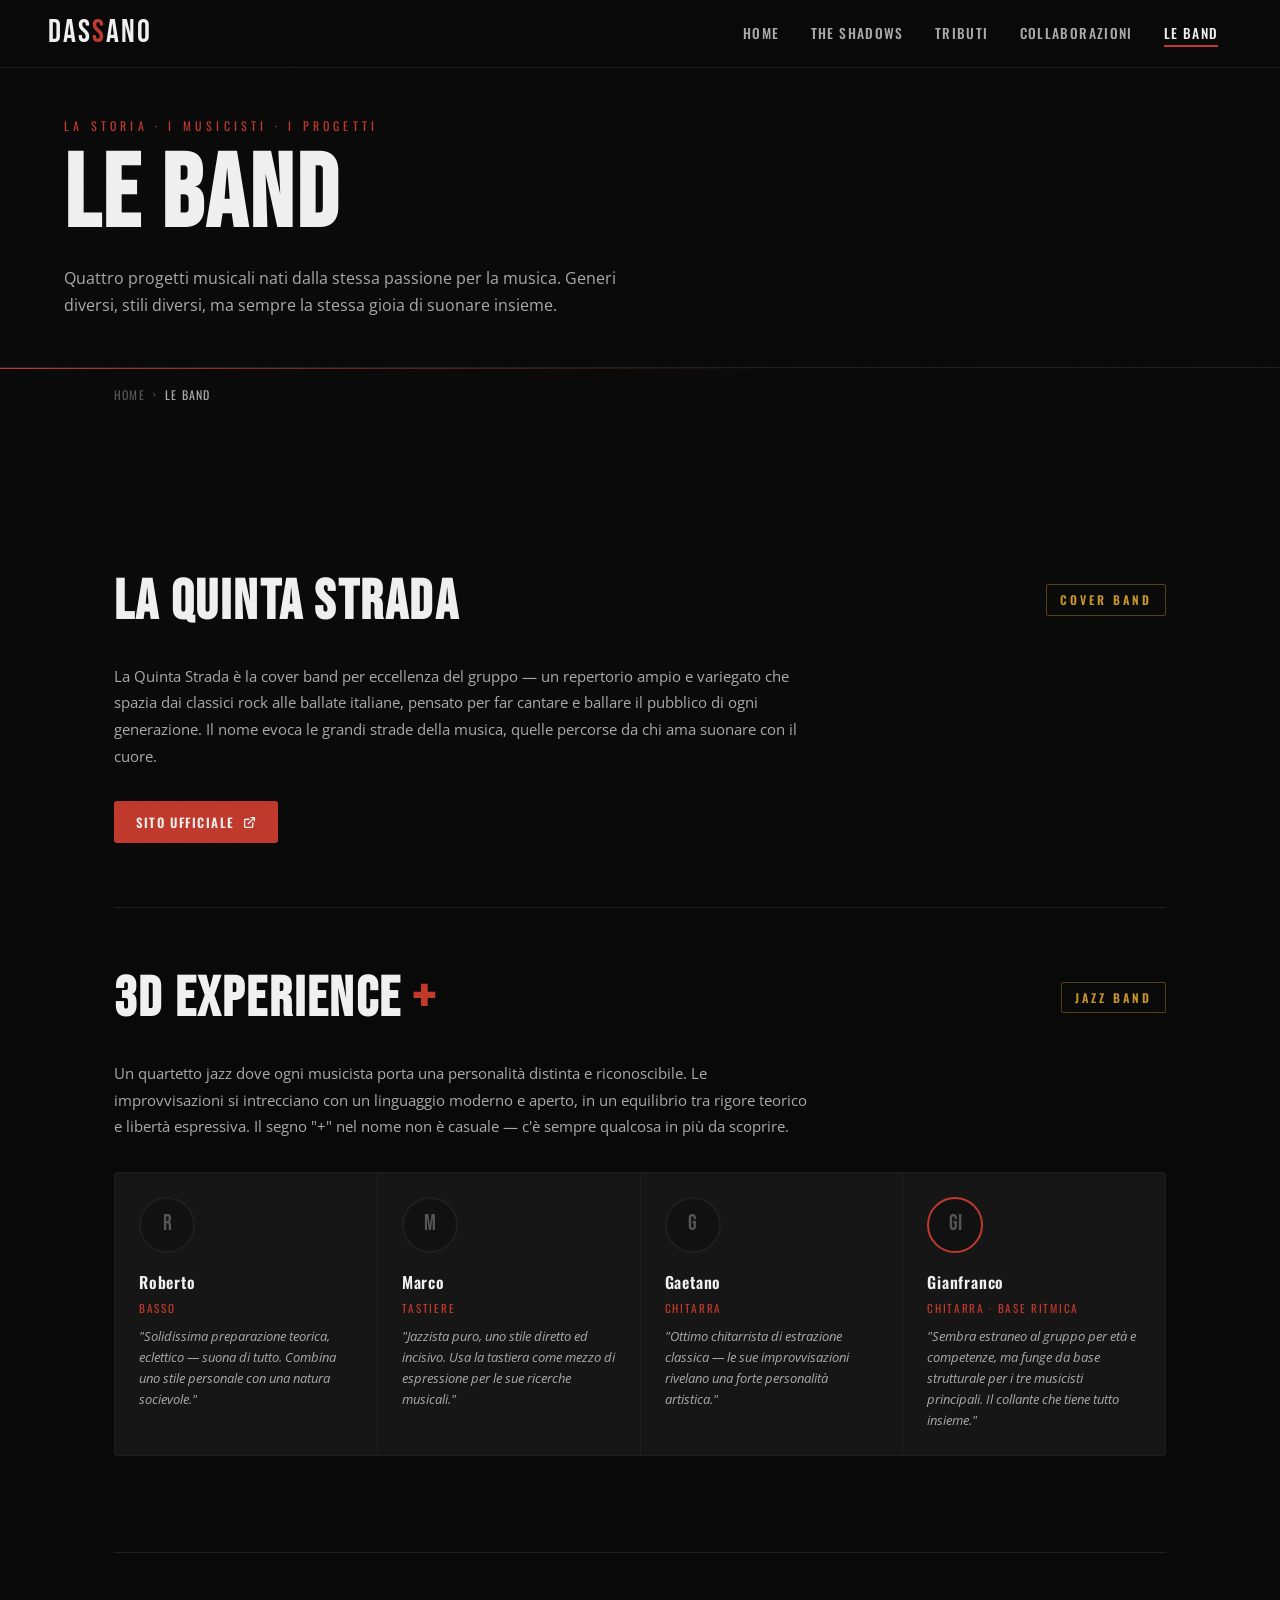
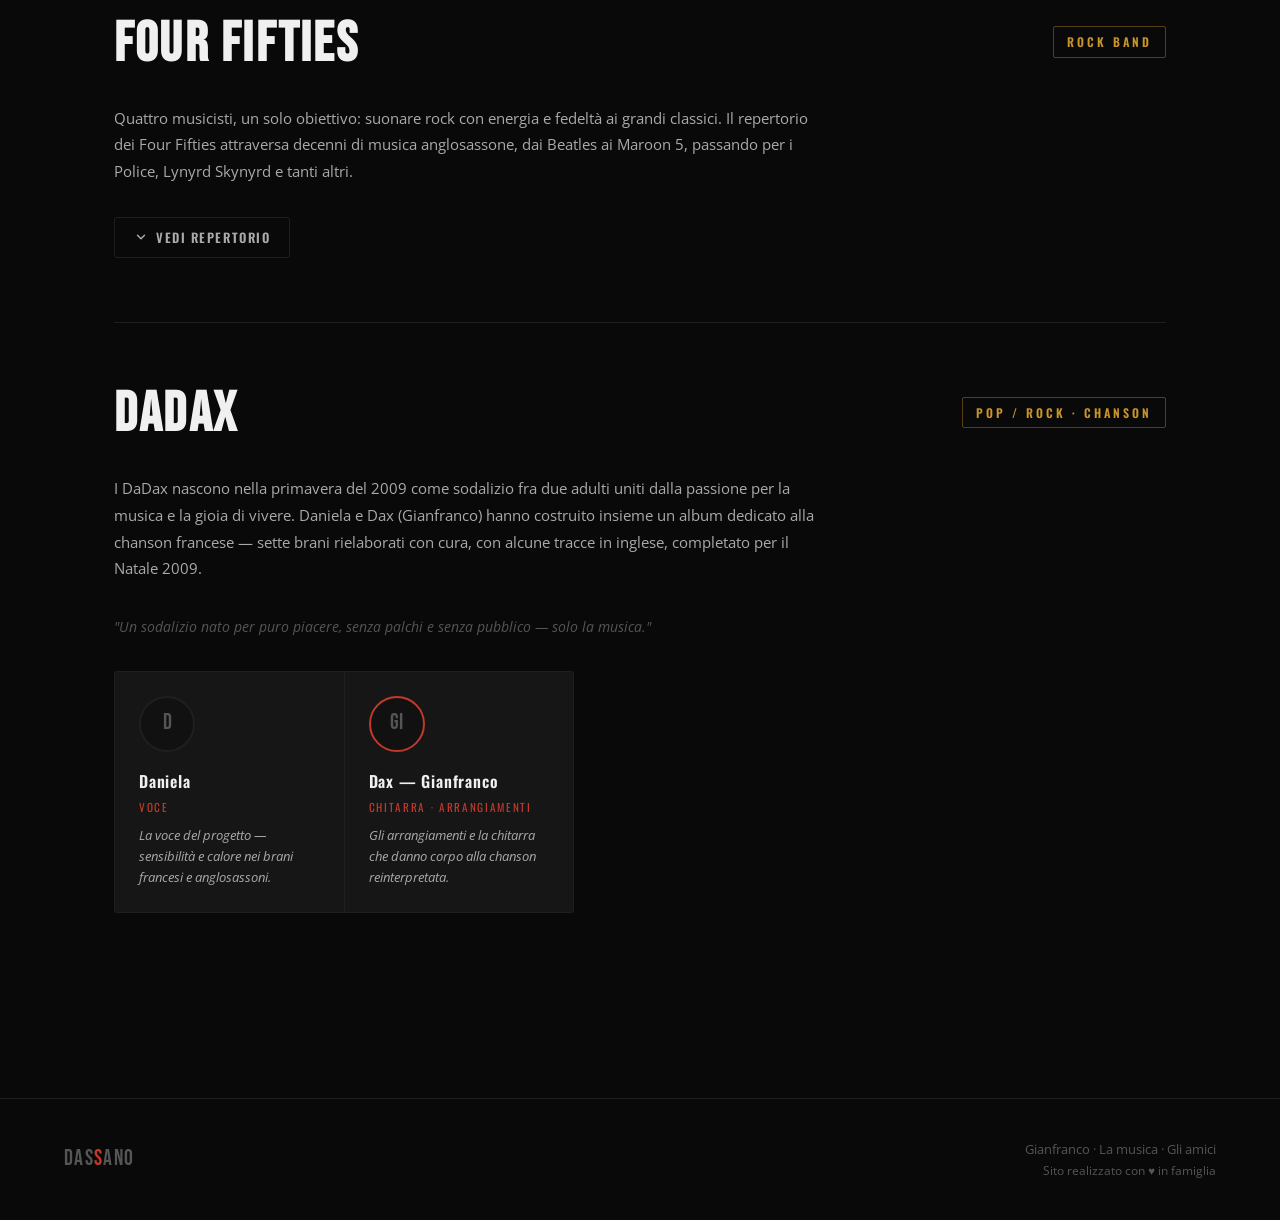
==== bande.html @ d3ee8914 "Initial release: modern rock-themed site for Dassano.it Complete redesign with dark rock aesthetic, " ====
<!DOCTYPE html>
<html lang="it">
<head>
  <meta charset="UTF-8" />
  <meta name="viewport" content="width=device-width, initial-scale=1.0" />
  <meta name="description" content="Le Band di Gianfranco — La Quinta Strada, 3D Experience+, Four Fifties, DaDax." />
  <title>Le Band — Dassano</title>
  <link rel="stylesheet" href="css/style.css" />
</head>
<body>

  <!-- NAVBAR -->
  <nav class="navbar">
    <a href="index.html" class="nav-logo">Das<span>s</span>ano</a>
    <ul class="nav-links">
      <li><a href="index.html">Home</a></li>
      <li><a href="shadows.html">The Shadows</a></li>
      <li><a href="tributi.html">Tributi</a></li>
      <li><a href="collaborazioni.html">Collaborazioni</a></li>
      <li><a href="bande.html">Le Band</a></li>
    </ul>
    <button class="nav-burger" aria-label="Menu">
      <span></span><span></span><span></span>
    </button>
  </nav>
  <nav class="nav-mobile">
    <a href="index.html">Home</a>
    <a href="shadows.html">The Shadows</a>
    <a href="tributi.html">Tributi</a>
    <a href="collaborazioni.html">Collaborazioni</a>
    <a href="bande.html">Le Band</a>
  </nav>

  <!-- PAGE HERO -->
  <header class="page-hero">
    <p class="page-hero-eyebrow">La storia &middot; I musicisti &middot; I progetti</p>
    <h1 class="page-hero-title">Le Band</h1>
    <p class="page-hero-desc">
      Quattro progetti musicali nati dalla stessa passione per la musica. Generi diversi, stili diversi, ma sempre la stessa gioia di suonare insieme.
    </p>
  </header>
  <hr class="hr-accent" />

  <!-- BREADCRUMB -->
  <div class="breadcrumb">
    <a href="index.html">Home</a>
    <span class="sep">›</span>
    <span class="current">Le Band</span>
  </div>

  <main>
    <div class="section">

      <!-- ══════════════════════════════════════════
           BAND 1: LA QUINTA STRADA
      ══════════════════════════════════════════ -->
      <div class="band-section" id="quinta-strada">
        <div class="band-header">
          <div>
            <h2 class="band-name">La Quinta Strada</h2>
          </div>
          <span class="band-genre">Cover Band</span>
        </div>
        <p class="band-desc">
          La Quinta Strada è la cover band per eccellenza del gruppo — un repertorio ampio e variegato che spazia dai classici rock alle ballate italiane, pensato per far cantare e ballare il pubblico di ogni generazione. Il nome evoca le grandi strade della musica, quelle percorse da chi ama suonare con il cuore.
        </p>
        <a href="http://www.laquintastrada.it" target="_blank" rel="noopener noreferrer" class="btn-external">
          Sito ufficiale
          <svg width="13" height="13" viewBox="0 0 24 24" fill="none" stroke="currentColor" stroke-width="2.5" stroke-linecap="round" stroke-linejoin="round">
            <path d="M18 13v6a2 2 0 0 1-2 2H5a2 2 0 0 1-2-2V8a2 2 0 0 1 2-2h6"/>
            <polyline points="15 3 21 3 21 9"/><line x1="10" y1="14" x2="21" y2="3"/>
          </svg>
        </a>
      </div>

      <!-- ══════════════════════════════════════════
           BAND 2: 3D EXPERIENCE +
      ══════════════════════════════════════════ -->
      <div class="band-section" id="3d-experience">
        <div class="band-header">
          <div>
            <h2 class="band-name">3D Experience <span style="color:var(--accent)">+</span></h2>
          </div>
          <span class="band-genre">Jazz Band</span>
        </div>
        <p class="band-desc">
          Un quartetto jazz dove ogni musicista porta una personalità distinta e riconoscibile. Le improvvisazioni si intrecciano con un linguaggio moderno e aperto, in un equilibrio tra rigore teorico e libertà espressiva. Il segno "+" nel nome non è casuale — c'è sempre qualcosa in più da scoprire.
        </p>

        <div class="members-grid">
          <div class="member-card">
            <div class="member-avatar">R</div>
            <p class="member-name">Roberto</p>
            <p class="member-role">Basso</p>
            <p class="member-desc">"Solidissima preparazione teorica, eclettico — suona di tutto. Combina uno stile personale con una natura socievole."</p>
          </div>
          <div class="member-card">
            <div class="member-avatar">M</div>
            <p class="member-name">Marco</p>
            <p class="member-role">Tastiere</p>
            <p class="member-desc">"Jazzista puro, uno stile diretto ed incisivo. Usa la tastiera come mezzo di espressione per le sue ricerche musicali."</p>
          </div>
          <div class="member-card">
            <div class="member-avatar">G</div>
            <p class="member-name">Gaetano</p>
            <p class="member-role">Chitarra</p>
            <p class="member-desc">"Ottimo chitarrista di estrazione classica — le sue improvvisazioni rivelano una forte personalità artistica."</p>
          </div>
          <div class="member-card">
            <div class="member-avatar" style="border-color:var(--accent);">Gi</div>
            <p class="member-name">Gianfranco</p>
            <p class="member-role">Chitarra &middot; Base ritmica</p>
            <p class="member-desc">"Sembra estraneo al gruppo per età e competenze, ma funge da base strutturale per i tre musicisti principali. Il collante che tiene tutto insieme."</p>
          </div>
        </div>
      </div>

      <!-- ══════════════════════════════════════════
           BAND 3: FOUR FIFTIES
      ══════════════════════════════════════════ -->
      <div class="band-section" id="four-fifties">
        <div class="band-header">
          <div>
            <h2 class="band-name">Four Fifties</h2>
          </div>
          <span class="band-genre">Rock Band</span>
        </div>
        <p class="band-desc">
          Quattro musicisti, un solo obiettivo: suonare rock con energia e fedeltà ai grandi classici. Il repertorio dei Four Fifties attraversa decenni di musica anglosassone, dai Beatles ai Maroon 5, passando per i Police, Lynyrd Skynyrd e tanti altri.
        </p>

        <button class="repertoire-toggle" data-target="rep-ff">
          <svg width="14" height="14" viewBox="0 0 24 24" fill="none" stroke="currentColor" stroke-width="2.5" stroke-linecap="round" stroke-linejoin="round">
            <polyline points="6 9 12 15 18 9"/>
          </svg>
          <span class="toggle-label">Vedi Repertorio</span>
        </button>
        <div id="rep-ff" class="repertoire-list">
          <ol>
            <li><strong>Every Breath You Take</strong> — The Police</li>
            <li><strong>Time After Time</strong> — Cindy Lauper</li>
            <li><strong>Ironic</strong> — Alanis Morissette</li>
            <li><strong>What's Up</strong> — 4 Non Blondes</li>
            <li><strong>Imagine</strong> — The Beatles</li>
            <li><strong>Sweet Home Alabama</strong> — Lynyrd Skynyrd</li>
            <li><strong>This Love</strong> — Maroon 5</li>
            <li><strong>...</strong> e molti altri</li>
          </ol>
        </div>
      </div>

      <!-- ══════════════════════════════════════════
           BAND 4: DADAX
      ══════════════════════════════════════════ -->
      <div class="band-section" id="dadax">
        <div class="band-header">
          <div>
            <h2 class="band-name">DaDax</h2>
          </div>
          <span class="band-genre">Pop / Rock · Chanson</span>
        </div>
        <p class="band-desc">
          I DaDax nascono nella primavera del 2009 come sodalizio fra due adulti uniti dalla passione per la musica e la gioia di vivere. Daniela e Dax (Gianfranco) hanno costruito insieme un album dedicato alla chanson francese — sette brani rielaborati con cura, con alcune tracce in inglese, completato per il Natale 2009.
        </p>
        <p class="band-desc" style="font-style:italic; font-size:0.9rem; color:var(--text-muted);">
          "Un sodalizio nato per puro piacere, senza palchi e senza pubblico — solo la musica."
        </p>

        <div class="members-grid" style="max-width:460px;">
          <div class="member-card">
            <div class="member-avatar">D</div>
            <p class="member-name">Daniela</p>
            <p class="member-role">Voce</p>
            <p class="member-desc">La voce del progetto — sensibilità e calore nei brani francesi e anglosassoni.</p>
          </div>
          <div class="member-card">
            <div class="member-avatar" style="border-color:var(--accent);">Gi</div>
            <p class="member-name">Dax — Gianfranco</p>
            <p class="member-role">Chitarra &middot; Arrangiamenti</p>
            <p class="member-desc">Gli arrangiamenti e la chitarra che danno corpo alla chanson reinterpretata.</p>
          </div>
        </div>
      </div>

    </div><!-- /section -->
  </main>

  <!-- FOOTER -->
  <footer class="footer">
    <div class="footer-logo">Das<span>s</span>ano</div>
    <p class="footer-text">
      Gianfranco &middot; La musica &middot; Gli amici<br>
      <span style="font-size:0.72rem;">Sito realizzato con &hearts; in famiglia</span>
    </p>
  </footer>

  <script src="js/main.js"></script>
</body>
</html>
---- css/style.css ----
/* ============================================================
   DASSANO.IT — Rock Modern Theme
   ============================================================ */

@import url('https://fonts.googleapis.com/css2?family=Bebas+Neue&family=Oswald:wght@400;500;600;700&family=Open+Sans:ital,wght@0,300;0,400;0,600;1,400&display=swap');

/* ===== VARIABLES ===== */
:root {
  --bg-primary:    #090909;
  --bg-secondary:  #111111;
  --bg-card:       #161616;
  --bg-card-hover: #1e1e1e;
  --accent:        #c0392b;
  --accent-bright: #e74c3c;
  --accent-dim:    rgba(192, 57, 43, 0.12);
  --gold:          #c9952a;
  --gold-dim:      rgba(201, 149, 42, 0.12);
  --text-primary:  #f0f0f0;
  --text-secondary:#aaaaaa;
  --text-muted:    #555555;
  --border:        #1f1f1f;
  --border-accent: rgba(192, 57, 43, 0.35);
  --font-display:  'Bebas Neue', 'Arial Black', sans-serif;
  --font-heading:  'Oswald', 'Arial Narrow', sans-serif;
  --font-body:     'Open Sans', Arial, sans-serif;
  --nav-height:    68px;
  --max-width:     1180px;
  --radius:        3px;
  --ease:          cubic-bezier(0.4, 0, 0.2, 1);
}

/* ===== RESET ===== */
*, *::before, *::after { box-sizing: border-box; margin: 0; padding: 0; }
html { scroll-behavior: smooth; font-size: 16px; }
body {
  background-color: var(--bg-primary);
  color: var(--text-primary);
  font-family: var(--font-body);
  line-height: 1.65;
  overflow-x: hidden;
  -webkit-font-smoothing: antialiased;
}
img { display: block; max-width: 100%; }
a { color: inherit; text-decoration: none; }
ul { list-style: none; }

/* ===== NOISE OVERLAY ===== */
body::before {
  content: '';
  position: fixed;
  inset: 0;
  background-image: url("data:image/svg+xml,%3Csvg viewBox='0 0 200 200' xmlns='http://www.w3.org/2000/svg'%3E%3Cfilter id='n'%3E%3CfeTurbulence type='fractalNoise' baseFrequency='0.75' numOctaves='4' stitchTiles='stitch'/%3E%3C/filter%3E%3Crect width='100%25' height='100%25' filter='url(%23n)' opacity='0.035'/%3E%3C/svg%3E");
  background-repeat: repeat;
  background-size: 200px 200px;
  pointer-events: none;
  z-index: 9999;
  opacity: 0.6;
}

/* ===== NAVBAR ===== */
.navbar {
  position: fixed;
  top: 0; left: 0; right: 0;
  height: var(--nav-height);
  background: rgba(9, 9, 9, 0.92);
  backdrop-filter: blur(12px);
  -webkit-backdrop-filter: blur(12px);
  border-bottom: 1px solid var(--border);
  z-index: 1000;
  display: flex;
  align-items: center;
  justify-content: space-between;
  padding: 0 clamp(1.5rem, 4vw, 3rem);
  transition: border-color 0.3s var(--ease);
}
.navbar.scrolled {
  border-bottom-color: var(--border-accent);
}

.nav-logo {
  font-family: var(--font-display);
  font-size: 2rem;
  letter-spacing: 0.06em;
  color: var(--text-primary);
  transition: color 0.2s var(--ease);
}
.nav-logo span { color: var(--accent); }
.nav-logo:hover { color: var(--accent); }

.nav-links {
  display: flex;
  align-items: center;
  gap: 0.25rem;
}
.nav-links a {
  font-family: var(--font-heading);
  font-size: 0.85rem;
  font-weight: 500;
  letter-spacing: 0.1em;
  text-transform: uppercase;
  color: var(--text-secondary);
  padding: 0.5rem 0.85rem;
  border-radius: var(--radius);
  transition: color 0.2s var(--ease), background 0.2s var(--ease);
  position: relative;
}
.nav-links a::after {
  content: '';
  position: absolute;
  bottom: 4px; left: 50%; right: 50%;
  height: 2px;
  background: var(--accent);
  transition: left 0.25s var(--ease), right 0.25s var(--ease);
}
.nav-links a:hover { color: var(--text-primary); }
.nav-links a:hover::after,
.nav-links a.active::after { left: 0.85rem; right: 0.85rem; }
.nav-links a.active { color: var(--text-primary); }

/* Hamburger */
.nav-burger {
  display: none;
  flex-direction: column;
  gap: 5px;
  cursor: pointer;
  padding: 4px;
  background: none;
  border: none;
}
.nav-burger span {
  display: block;
  width: 24px;
  height: 2px;
  background: var(--text-primary);
  transition: transform 0.3s var(--ease), opacity 0.3s;
}
.nav-burger.open span:nth-child(1) { transform: translateY(7px) rotate(45deg); }
.nav-burger.open span:nth-child(2) { opacity: 0; }
.nav-burger.open span:nth-child(3) { transform: translateY(-7px) rotate(-45deg); }

/* Mobile menu */
.nav-mobile {
  display: none;
  position: fixed;
  top: var(--nav-height);
  left: 0; right: 0;
  background: rgba(9, 9, 9, 0.97);
  backdrop-filter: blur(12px);
  padding: 1.5rem;
  border-bottom: 1px solid var(--border-accent);
  z-index: 999;
  flex-direction: column;
  gap: 0.25rem;
}
.nav-mobile.open { display: flex; }
.nav-mobile a {
  font-family: var(--font-heading);
  font-size: 1.1rem;
  font-weight: 500;
  letter-spacing: 0.1em;
  text-transform: uppercase;
  color: var(--text-secondary);
  padding: 0.75rem 1rem;
  border-left: 2px solid transparent;
  transition: color 0.2s, border-color 0.2s;
}
.nav-mobile a:hover,
.nav-mobile a.active {
  color: var(--text-primary);
  border-left-color: var(--accent);
}

/* ===== HERO ===== */
.hero {
  min-height: 100vh;
  display: flex;
  flex-direction: column;
  align-items: center;
  justify-content: center;
  text-align: center;
  padding: calc(var(--nav-height) + 2rem) 1.5rem 4rem;
  position: relative;
  overflow: hidden;
}

/* Diagonal stripe background */
.hero::after {
  content: '';
  position: absolute;
  inset: 0;
  background: repeating-linear-gradient(
    -55deg,
    transparent,
    transparent 60px,
    rgba(192, 57, 43, 0.025) 60px,
    rgba(192, 57, 43, 0.025) 61px
  );
  pointer-events: none;
}

.hero-eyebrow {
  font-family: var(--font-heading);
  font-size: 0.8rem;
  font-weight: 600;
  letter-spacing: 0.35em;
  text-transform: uppercase;
  color: var(--accent);
  margin-bottom: 1.5rem;
  opacity: 0;
  animation: fadeUp 0.7s 0.2s var(--ease) forwards;
}

.hero-title {
  font-family: var(--font-display);
  font-size: clamp(5rem, 18vw, 14rem);
  line-height: 0.9;
  letter-spacing: 0.03em;
  color: var(--text-primary);
  margin-bottom: 0.3em;
  opacity: 0;
  animation: fadeUp 0.7s 0.4s var(--ease) forwards;
}
.hero-title .accent { color: var(--accent); }

.hero-subtitle {
  font-family: var(--font-heading);
  font-size: clamp(1rem, 2.5vw, 1.4rem);
  font-weight: 400;
  letter-spacing: 0.25em;
  text-transform: uppercase;
  color: var(--text-secondary);
  margin-bottom: 2.5rem;
  opacity: 0;
  animation: fadeUp 0.7s 0.6s var(--ease) forwards;
}
.hero-subtitle .sep { color: var(--accent); margin: 0 0.6em; }

.hero-divider {
  width: 80px;
  height: 2px;
  background: linear-gradient(90deg, var(--accent), transparent);
  margin: 0 auto 3rem;
  opacity: 0;
  animation: fadeUp 0.7s 0.8s var(--ease) forwards;
}

.hero-cta {
  display: inline-flex;
  align-items: center;
  gap: 0.6rem;
  font-family: var(--font-heading);
  font-size: 0.85rem;
  font-weight: 600;
  letter-spacing: 0.15em;
  text-transform: uppercase;
  color: var(--text-primary);
  border: 1px solid var(--border-accent);
  padding: 0.85rem 2rem;
  border-radius: var(--radius);
  transition: background 0.25s var(--ease), border-color 0.25s, transform 0.2s;
  opacity: 0;
  animation: fadeUp 0.7s 1s var(--ease) forwards;
}
.hero-cta:hover {
  background: var(--accent-dim);
  border-color: var(--accent);
  transform: translateY(-2px);
}
.hero-cta svg { transition: transform 0.25s var(--ease); }
.hero-cta:hover svg { transform: translateY(3px); }

/* Scroll indicator */
.hero-scroll {
  position: absolute;
  bottom: 2rem;
  left: 50%;
  transform: translateX(-50%);
  display: flex;
  flex-direction: column;
  align-items: center;
  gap: 0.4rem;
  opacity: 0;
  animation: fadeIn 1s 1.5s var(--ease) forwards;
}
.hero-scroll span {
  font-family: var(--font-heading);
  font-size: 0.65rem;
  letter-spacing: 0.2em;
  text-transform: uppercase;
  color: var(--text-muted);
}
.hero-scroll-line {
  width: 1px;
  height: 40px;
  background: linear-gradient(to bottom, var(--accent), transparent);
  animation: scrollPulse 2s infinite;
}

/* ===== PAGE HERO (subpages) ===== */
.page-hero {
  min-height: 38vh;
  display: flex;
  flex-direction: column;
  align-items: flex-start;
  justify-content: flex-end;
  padding: calc(var(--nav-height) + 3rem) clamp(1.5rem, 5vw, 4rem) 3rem;
  position: relative;
  overflow: hidden;
  border-bottom: 1px solid var(--border);
}
.page-hero::before {
  content: '';
  position: absolute;
  inset: 0;
  background: repeating-linear-gradient(
    -55deg,
    transparent,
    transparent 60px,
    rgba(192, 57, 43, 0.02) 60px,
    rgba(192, 57, 43, 0.02) 61px
  );
}
.page-hero-eyebrow {
  font-family: var(--font-heading);
  font-size: 0.75rem;
  letter-spacing: 0.35em;
  text-transform: uppercase;
  color: var(--accent);
  margin-bottom: 0.75rem;
}
.page-hero-title {
  font-family: var(--font-display);
  font-size: clamp(3rem, 8vw, 6.5rem);
  line-height: 0.95;
  letter-spacing: 0.03em;
  color: var(--text-primary);
  position: relative;
}
.page-hero-desc {
  font-family: var(--font-body);
  font-size: 1rem;
  color: var(--text-secondary);
  max-width: 600px;
  margin-top: 1.25rem;
  line-height: 1.7;
}

/* ===== SECTIONS ===== */
.section {
  padding: clamp(3rem, 7vw, 6rem) clamp(1.5rem, 5vw, 4rem);
  max-width: var(--max-width);
  margin: 0 auto;
}
.section-full {
  padding: clamp(3rem, 7vw, 6rem) clamp(1.5rem, 5vw, 4rem);
}

.section-label {
  font-family: var(--font-heading);
  font-size: 0.75rem;
  font-weight: 600;
  letter-spacing: 0.35em;
  text-transform: uppercase;
  color: var(--accent);
  margin-bottom: 0.75rem;
}
.section-title {
  font-family: var(--font-display);
  font-size: clamp(2.2rem, 5vw, 3.5rem);
  letter-spacing: 0.04em;
  color: var(--text-primary);
  margin-bottom: 1rem;
}
.section-title .accent { color: var(--accent); }
.section-intro {
  font-size: 1rem;
  color: var(--text-secondary);
  max-width: 680px;
  line-height: 1.75;
  margin-bottom: 3rem;
}

/* ===== HOME SECTION CARDS ===== */
.home-grid {
  display: grid;
  grid-template-columns: repeat(2, 1fr);
  gap: 1.5px;
  margin-top: 4rem;
  border: 1.5px solid var(--border);
}
@media (max-width: 700px) {
  .home-grid { grid-template-columns: 1fr; }
}

.home-card {
  position: relative;
  background: var(--bg-card);
  padding: 3rem 2.5rem;
  overflow: hidden;
  cursor: pointer;
  transition: background 0.3s var(--ease);
  border: 1.5px solid var(--border);
  display: flex;
  flex-direction: column;
  gap: 1rem;
  min-height: 280px;
}
.home-card::before {
  content: '';
  position: absolute;
  top: 0; left: 0;
  width: 3px;
  height: 0;
  background: var(--accent);
  transition: height 0.4s var(--ease);
}
.home-card:hover { background: var(--bg-card-hover); }
.home-card:hover::before { height: 100%; }

.home-card-number {
  font-family: var(--font-display);
  font-size: 5rem;
  line-height: 1;
  color: var(--bg-secondary);
  position: absolute;
  bottom: 1rem;
  right: 1.5rem;
  letter-spacing: -0.02em;
  transition: color 0.3s var(--ease);
  user-select: none;
}
.home-card:hover .home-card-number { color: var(--accent-dim); }

.home-card-badge {
  display: inline-block;
  font-family: var(--font-heading);
  font-size: 0.7rem;
  font-weight: 600;
  letter-spacing: 0.2em;
  text-transform: uppercase;
  color: var(--accent);
  border: 1px solid var(--border-accent);
  padding: 0.25rem 0.65rem;
  border-radius: 2px;
  width: fit-content;
}
.home-card-title {
  font-family: var(--font-display);
  font-size: clamp(1.8rem, 3.5vw, 2.4rem);
  letter-spacing: 0.04em;
  color: var(--text-primary);
  line-height: 1.1;
}
.home-card-desc {
  font-size: 0.9rem;
  color: var(--text-secondary);
  line-height: 1.7;
  max-width: 380px;
}
.home-card-link {
  display: inline-flex;
  align-items: center;
  gap: 0.5rem;
  font-family: var(--font-heading);
  font-size: 0.8rem;
  font-weight: 600;
  letter-spacing: 0.12em;
  text-transform: uppercase;
  color: var(--accent);
  margin-top: auto;
  transition: gap 0.2s var(--ease);
}
.home-card:hover .home-card-link { gap: 0.75rem; }

/* ===== BAND CARDS ===== */
.band-section {
  border-top: 1px solid var(--border);
  padding: clamp(2.5rem, 5vw, 4rem) 0;
}
.band-section:first-child { border-top: none; }

.band-header {
  display: flex;
  align-items: flex-start;
  justify-content: space-between;
  flex-wrap: wrap;
  gap: 1rem;
  margin-bottom: 2rem;
}
.band-name {
  font-family: var(--font-display);
  font-size: clamp(2rem, 5vw, 3.5rem);
  letter-spacing: 0.04em;
  color: var(--text-primary);
  line-height: 1;
}
.band-genre {
  font-family: var(--font-heading);
  font-size: 0.75rem;
  font-weight: 600;
  letter-spacing: 0.25em;
  text-transform: uppercase;
  color: var(--gold);
  border: 1px solid rgba(201, 149, 42, 0.4);
  padding: 0.3rem 0.8rem;
  border-radius: 2px;
  height: fit-content;
  margin-top: 0.6rem;
}
.band-desc {
  font-size: 0.95rem;
  color: var(--text-secondary);
  max-width: 700px;
  line-height: 1.75;
  margin-bottom: 2rem;
}

/* Members grid */
.members-grid {
  display: grid;
  grid-template-columns: repeat(auto-fill, minmax(220px, 1fr));
  gap: 1px;
  background: var(--border);
  border: 1px solid var(--border);
  border-radius: var(--radius);
  overflow: hidden;
  margin-bottom: 2rem;
}
.member-card {
  background: var(--bg-card);
  padding: 1.5rem;
  transition: background 0.2s var(--ease);
}
.member-card:hover { background: var(--bg-card-hover); }
.member-avatar {
  width: 56px;
  height: 56px;
  border-radius: 50%;
  background: var(--bg-secondary);
  border: 2px solid var(--border);
  display: flex;
  align-items: center;
  justify-content: center;
  margin-bottom: 1rem;
  font-family: var(--font-display);
  font-size: 1.4rem;
  color: var(--text-muted);
  overflow: hidden;
}
.member-avatar img {
  width: 100%;
  height: 100%;
  object-fit: cover;
}
.member-name {
  font-family: var(--font-heading);
  font-size: 1rem;
  font-weight: 600;
  letter-spacing: 0.05em;
  color: var(--text-primary);
  margin-bottom: 0.25rem;
}
.member-role {
  font-family: var(--font-heading);
  font-size: 0.7rem;
  letter-spacing: 0.15em;
  text-transform: uppercase;
  color: var(--accent);
  margin-bottom: 0.5rem;
}
.member-desc {
  font-size: 0.82rem;
  color: var(--text-secondary);
  line-height: 1.6;
  font-style: italic;
}

/* Repertoire */
.repertoire-toggle {
  display: inline-flex;
  align-items: center;
  gap: 0.5rem;
  font-family: var(--font-heading);
  font-size: 0.8rem;
  font-weight: 600;
  letter-spacing: 0.12em;
  text-transform: uppercase;
  color: var(--text-secondary);
  border: 1px solid var(--border);
  padding: 0.65rem 1.2rem;
  border-radius: var(--radius);
  cursor: pointer;
  background: none;
  transition: color 0.2s, border-color 0.2s, background 0.2s;
}
.repertoire-toggle:hover {
  color: var(--text-primary);
  border-color: var(--border-accent);
  background: var(--accent-dim);
}
.repertoire-toggle svg { transition: transform 0.3s var(--ease); }
.repertoire-toggle.open svg { transform: rotate(180deg); }

.repertoire-list {
  display: none;
  margin-top: 1.25rem;
  padding: 1.5rem;
  background: var(--bg-card);
  border: 1px solid var(--border);
  border-radius: var(--radius);
}
.repertoire-list.open { display: block; }
.repertoire-list ol {
  list-style: decimal;
  padding-left: 1.5rem;
  columns: 2;
  column-gap: 2rem;
  font-size: 0.88rem;
  color: var(--text-secondary);
  line-height: 1.9;
}
@media (max-width: 600px) {
  .repertoire-list ol { columns: 1; }
}
.repertoire-list ol li { break-inside: avoid; }
.repertoire-list ol li strong {
  color: var(--text-primary);
  font-weight: 600;
}

/* External link button */
.btn-external {
  display: inline-flex;
  align-items: center;
  gap: 0.5rem;
  font-family: var(--font-heading);
  font-size: 0.8rem;
  font-weight: 600;
  letter-spacing: 0.12em;
  text-transform: uppercase;
  color: var(--text-primary);
  background: var(--accent);
  padding: 0.65rem 1.4rem;
  border-radius: var(--radius);
  transition: background 0.2s var(--ease), transform 0.2s;
}
.btn-external:hover {
  background: var(--accent-bright);
  transform: translateY(-1px);
}

/* ===== VIDEO GRID ===== */
.video-grid {
  display: grid;
  grid-template-columns: repeat(auto-fill, minmax(320px, 1fr));
  gap: 1.5rem;
}
.video-card {
  background: var(--bg-card);
  border: 1px solid var(--border);
  border-radius: var(--radius);
  overflow: hidden;
  transition: border-color 0.2s, transform 0.2s var(--ease);
}
.video-card:hover {
  border-color: var(--border-accent);
  transform: translateY(-3px);
}
.video-embed {
  position: relative;
  padding-bottom: 56.25%;
  background: var(--bg-secondary);
}
.video-embed iframe {
  position: absolute;
  inset: 0;
  width: 100%;
  height: 100%;
  border: none;
}
.video-placeholder {
  position: absolute;
  inset: 0;
  display: flex;
  flex-direction: column;
  align-items: center;
  justify-content: center;
  gap: 0.75rem;
  background: var(--bg-secondary);
  color: var(--text-muted);
}
.video-placeholder svg { opacity: 0.3; }
.video-placeholder span {
  font-family: var(--font-heading);
  font-size: 0.7rem;
  letter-spacing: 0.2em;
  text-transform: uppercase;
}
.video-info {
  padding: 1.25rem;
}
.video-info h3 {
  font-family: var(--font-heading);
  font-size: 1rem;
  font-weight: 600;
  color: var(--text-primary);
  margin-bottom: 0.35rem;
}
.video-info p {
  font-size: 0.82rem;
  color: var(--text-secondary);
}

/* Placeholder full section */
.placeholder-section {
  display: flex;
  flex-direction: column;
  align-items: center;
  justify-content: center;
  text-align: center;
  padding: 5rem 2rem;
  border: 1px dashed var(--border);
  border-radius: var(--radius);
  gap: 1.25rem;
  background: var(--bg-card);
}
.placeholder-section svg { color: var(--accent); opacity: 0.4; }
.placeholder-section h3 {
  font-family: var(--font-heading);
  font-size: 1.2rem;
  color: var(--text-secondary);
}
.placeholder-section p {
  font-size: 0.88rem;
  color: var(--text-muted);
  max-width: 400px;
}

/* ===== FOOTER ===== */
.footer {
  border-top: 1px solid var(--border);
  padding: 2.5rem clamp(1.5rem, 5vw, 4rem);
  display: flex;
  align-items: center;
  justify-content: space-between;
  flex-wrap: wrap;
  gap: 1rem;
}
.footer-logo {
  font-family: var(--font-display);
  font-size: 1.4rem;
  letter-spacing: 0.06em;
  color: var(--text-muted);
}
.footer-logo span { color: var(--accent); }
.footer-text {
  font-size: 0.8rem;
  color: var(--text-muted);
  text-align: right;
  line-height: 1.6;
}
@media (max-width: 500px) {
  .footer { flex-direction: column; align-items: flex-start; }
  .footer-text { text-align: left; }
}

/* ===== HORIZONTAL RULE ===== */
.hr-accent {
  border: none;
  height: 1px;
  background: linear-gradient(90deg, var(--accent), transparent 60%);
  margin: 0;
}

/* ===== BREADCRUMB ===== */
.breadcrumb {
  display: flex;
  align-items: center;
  gap: 0.5rem;
  font-family: var(--font-heading);
  font-size: 0.75rem;
  letter-spacing: 0.1em;
  text-transform: uppercase;
  color: var(--text-muted);
  padding: 1rem clamp(1.5rem, 5vw, 4rem);
  max-width: var(--max-width);
  margin: 0 auto;
}
.breadcrumb a { color: var(--text-muted); transition: color 0.2s; }
.breadcrumb a:hover { color: var(--accent); }
.breadcrumb .sep { color: var(--text-muted); font-size: 0.6rem; }
.breadcrumb .current { color: var(--text-secondary); }

/* ===== ANIMATIONS ===== */
@keyframes fadeUp {
  from { opacity: 0; transform: translateY(24px); }
  to   { opacity: 1; transform: translateY(0); }
}
@keyframes fadeIn {
  from { opacity: 0; }
  to   { opacity: 1; }
}
@keyframes scrollPulse {
  0%, 100% { opacity: 0.4; transform: scaleY(1); }
  50%       { opacity: 1;   transform: scaleY(1.15); }
}

/* ===== RESPONSIVE ===== */
@media (max-width: 768px) {
  .nav-links { display: none; }
  .nav-burger { display: flex; }
  .band-header { flex-direction: column; }
  .band-genre { margin-top: 0; }
}
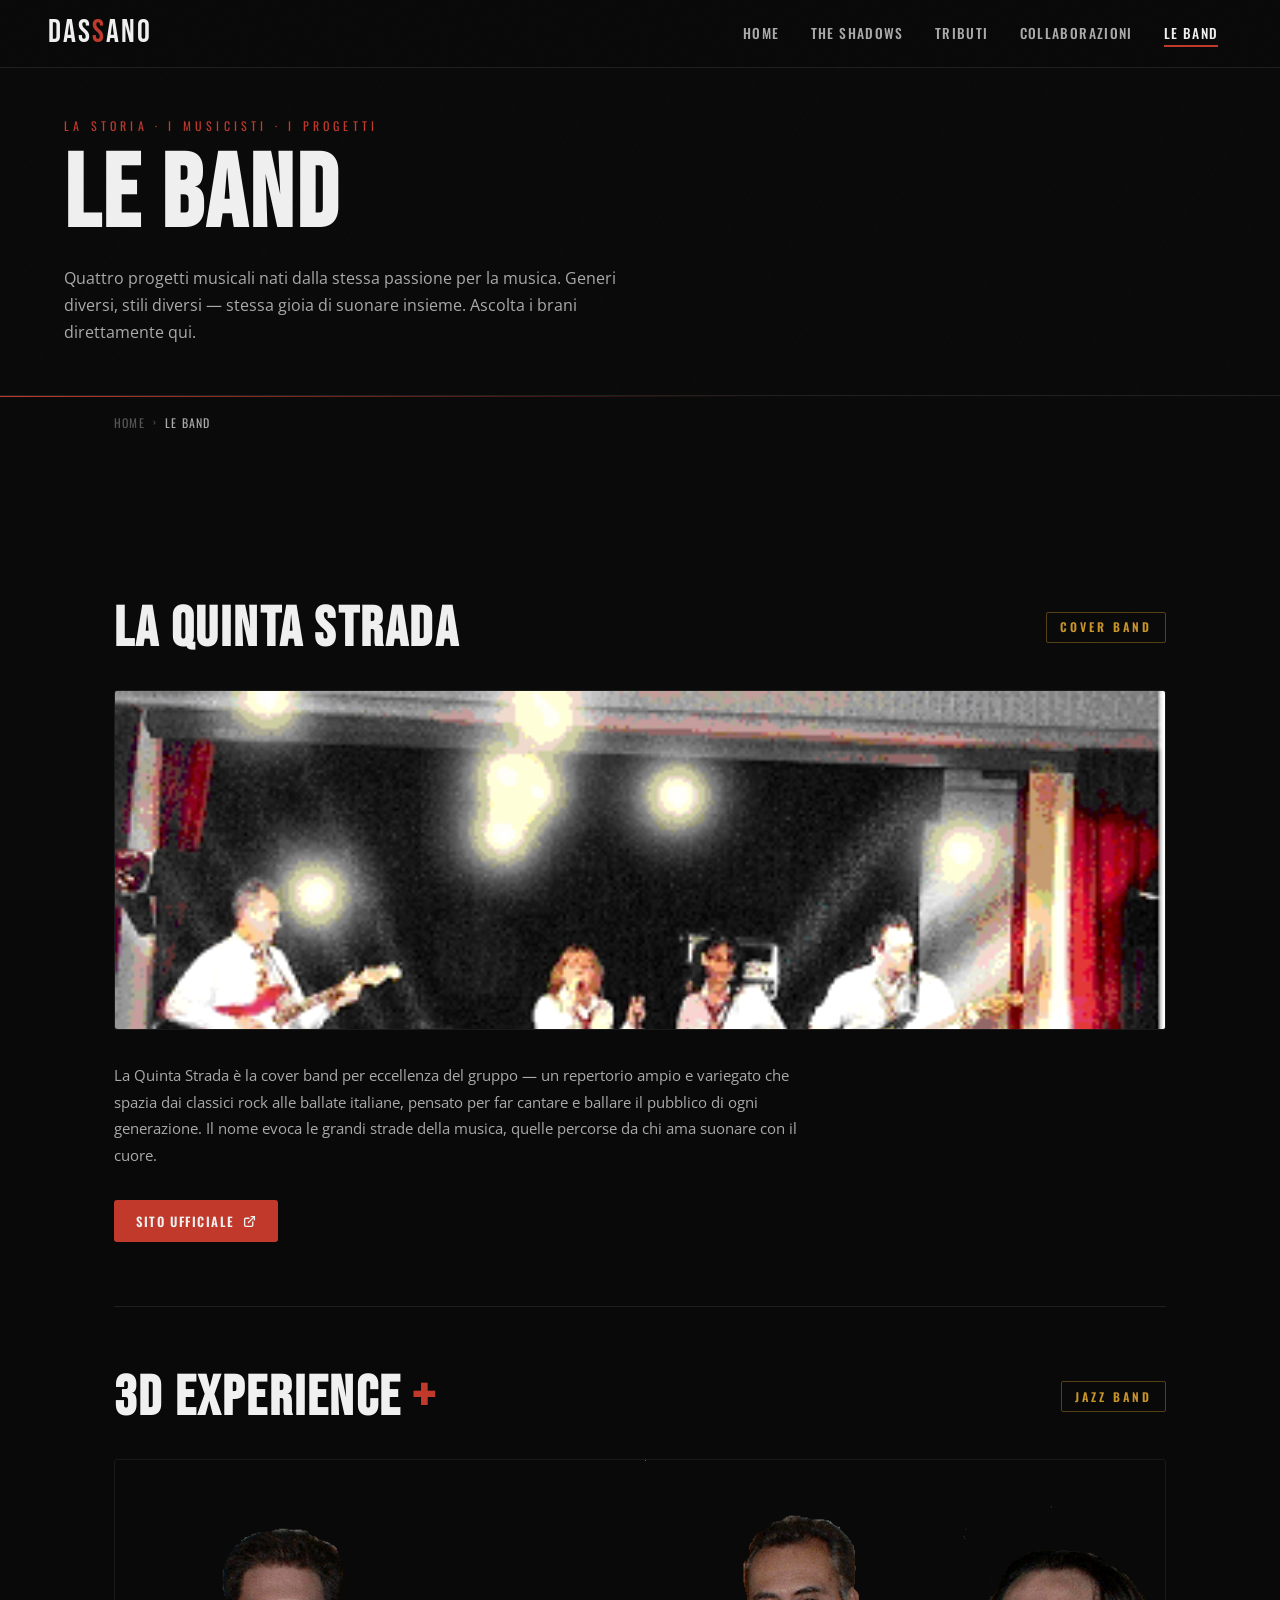
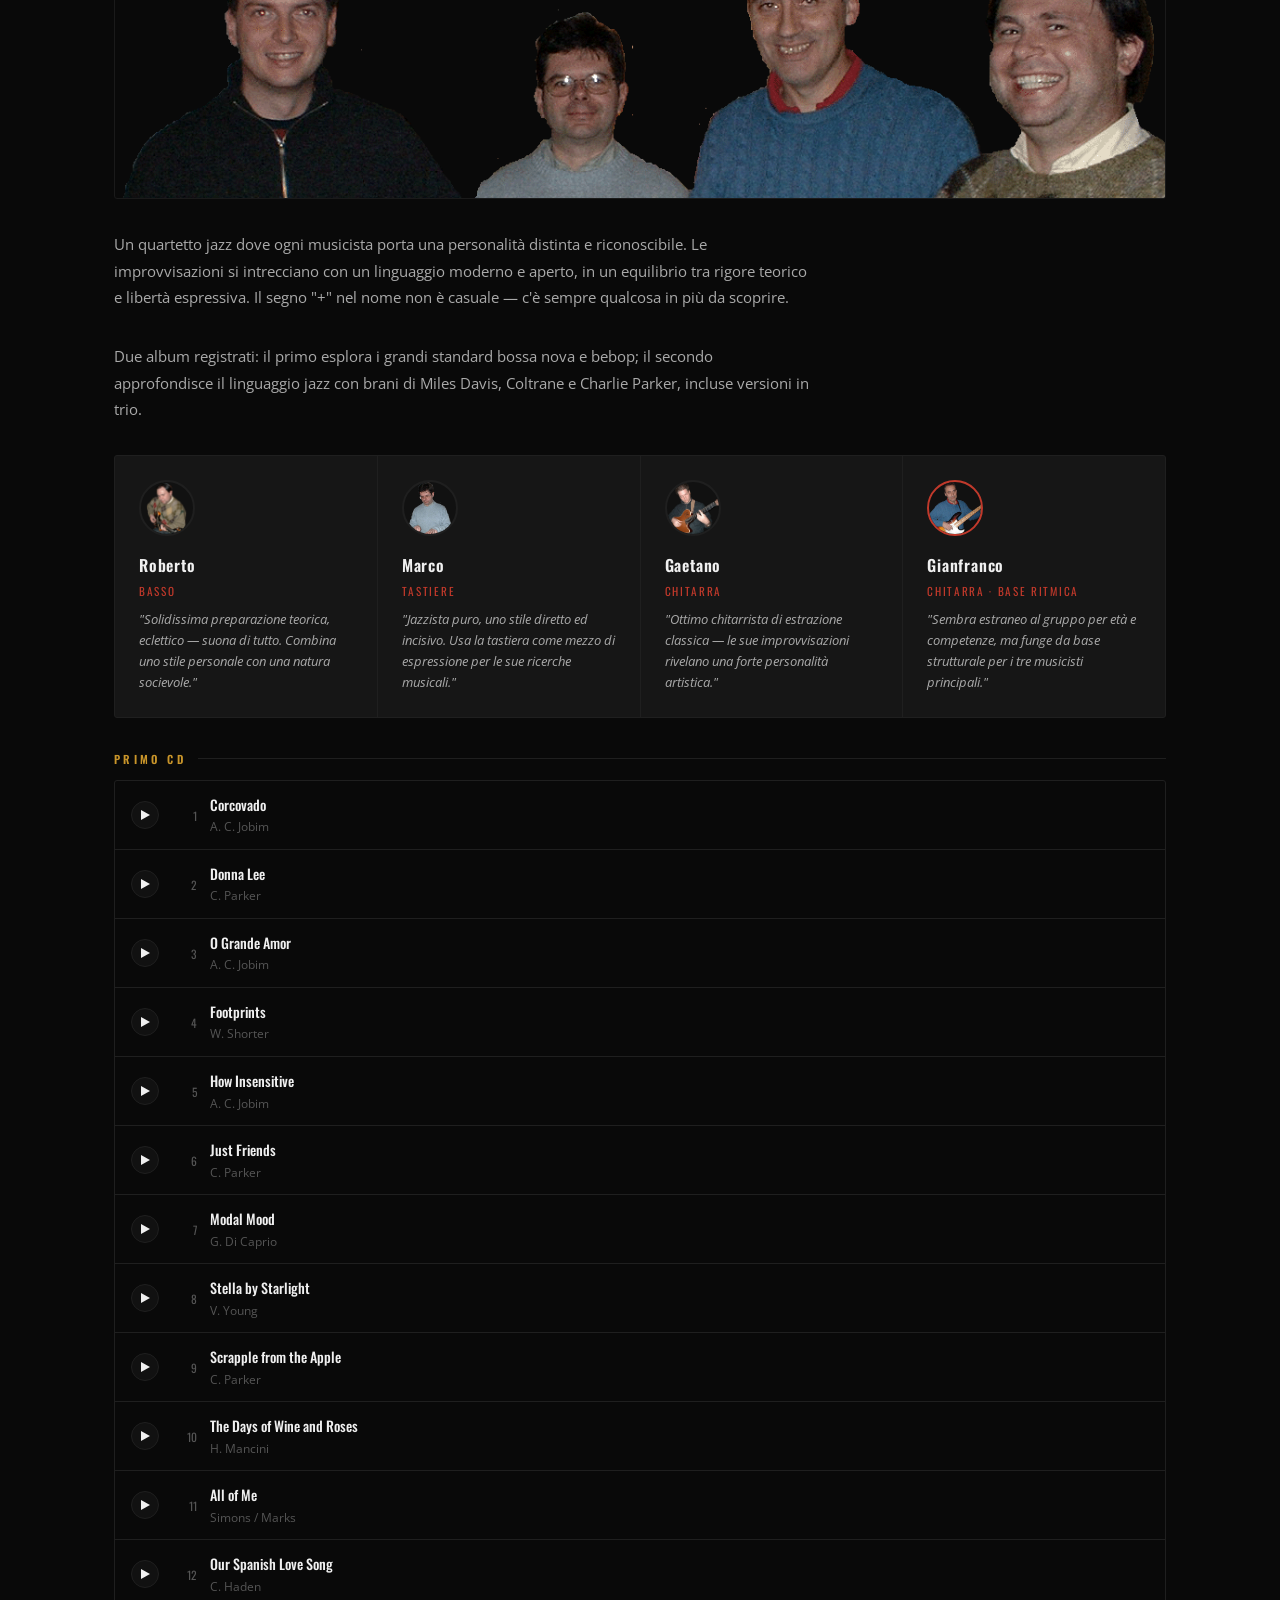
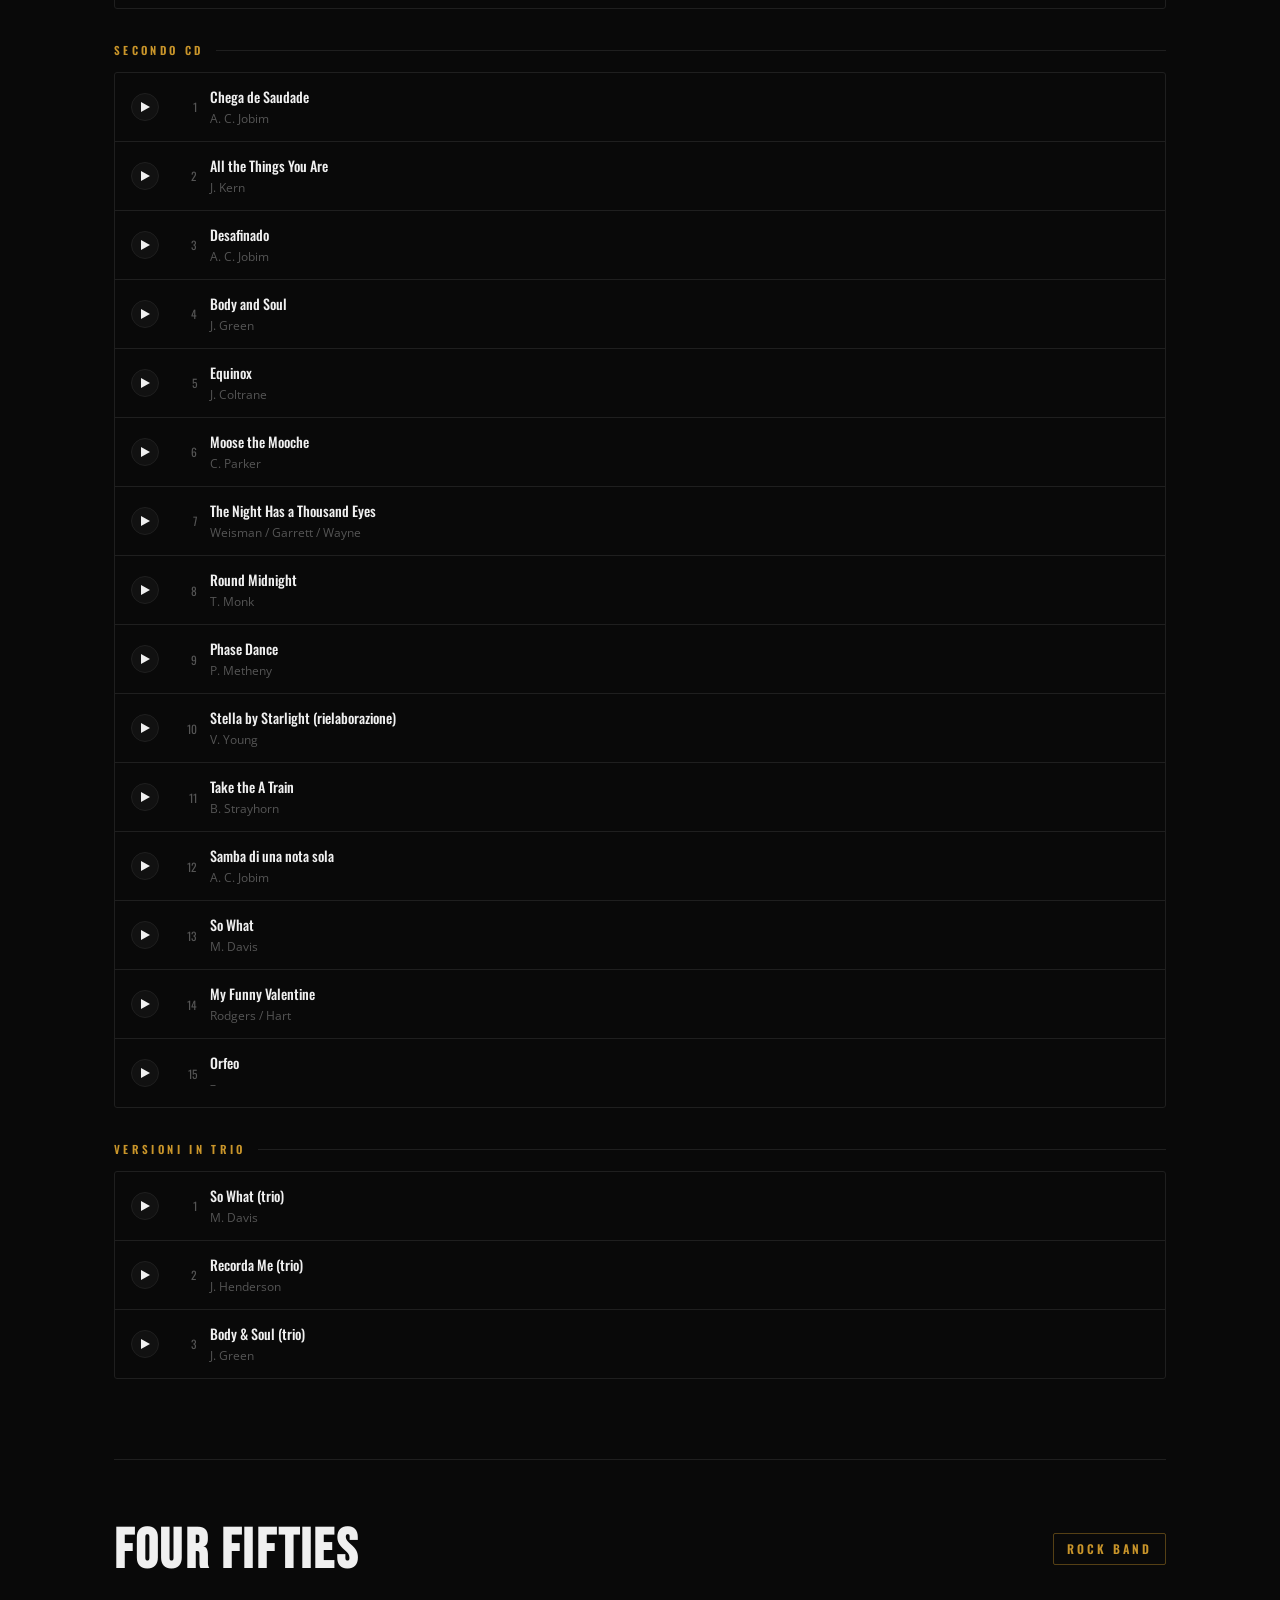
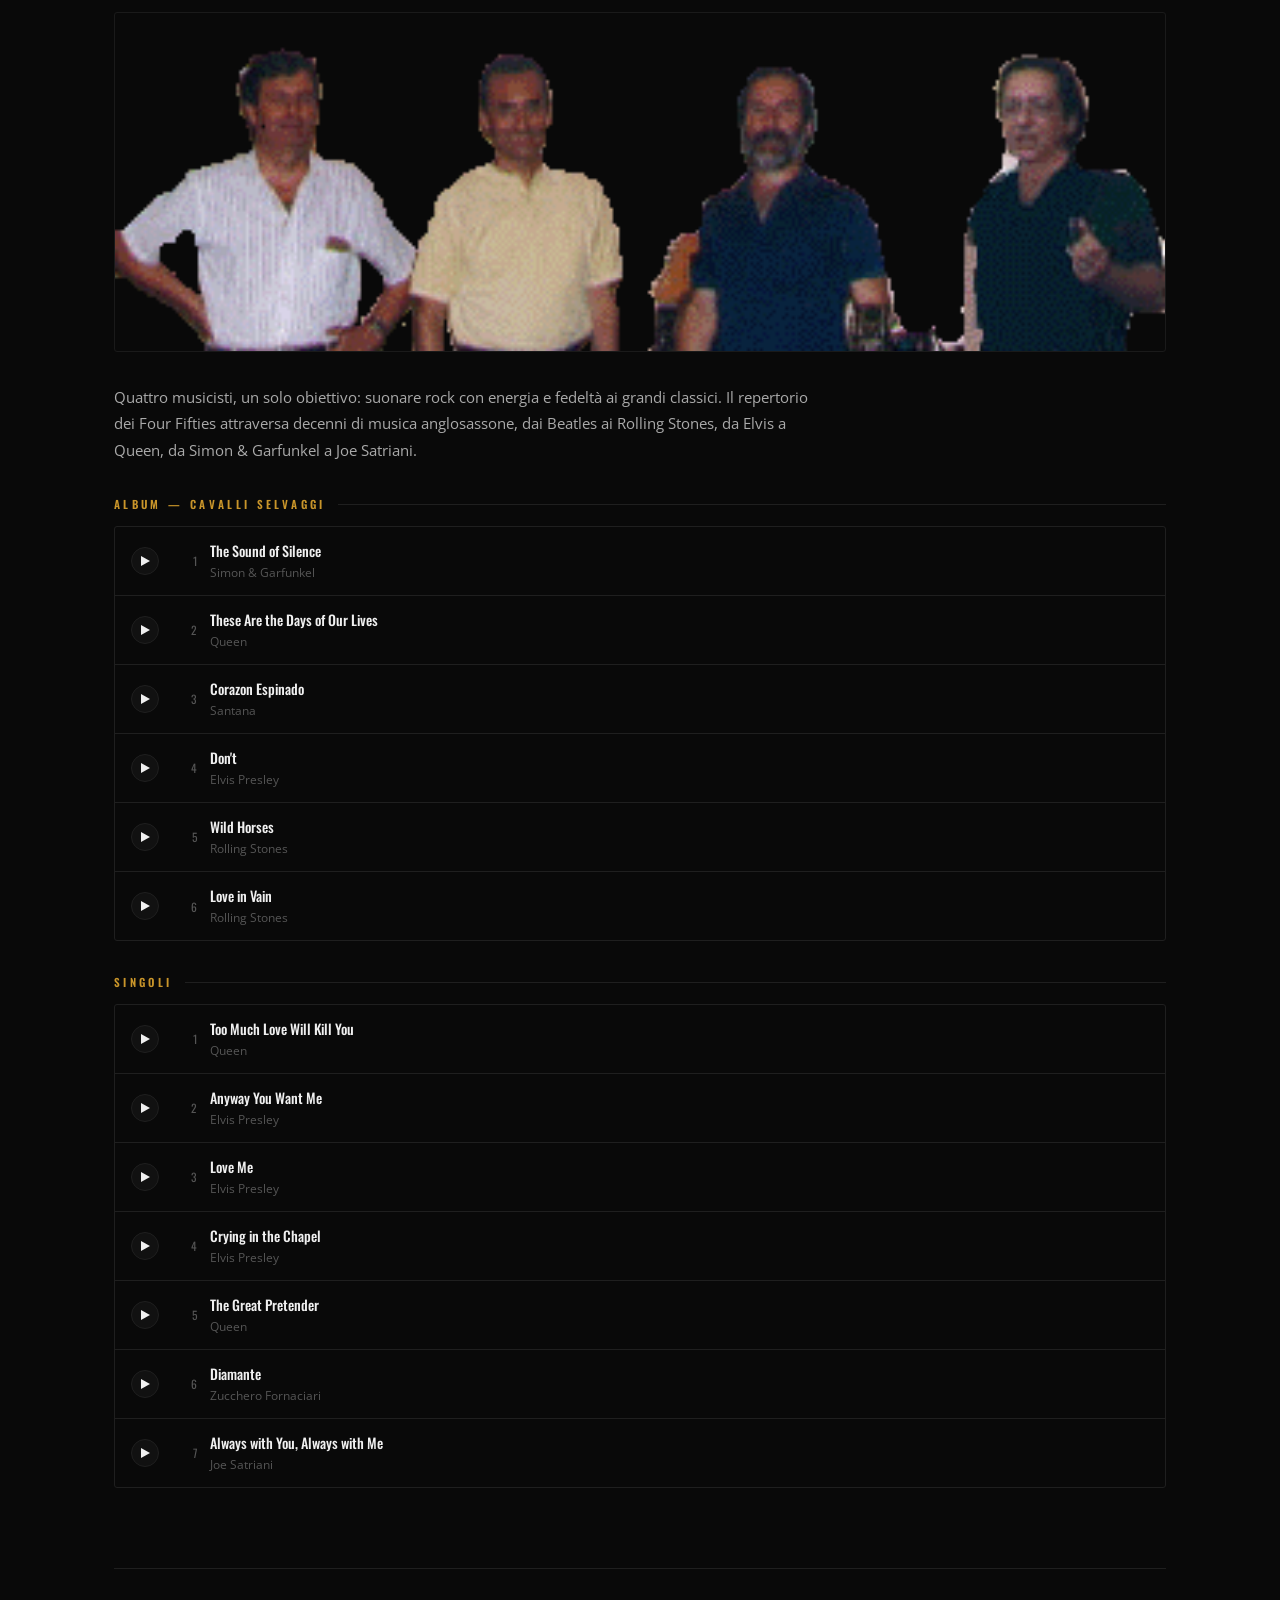
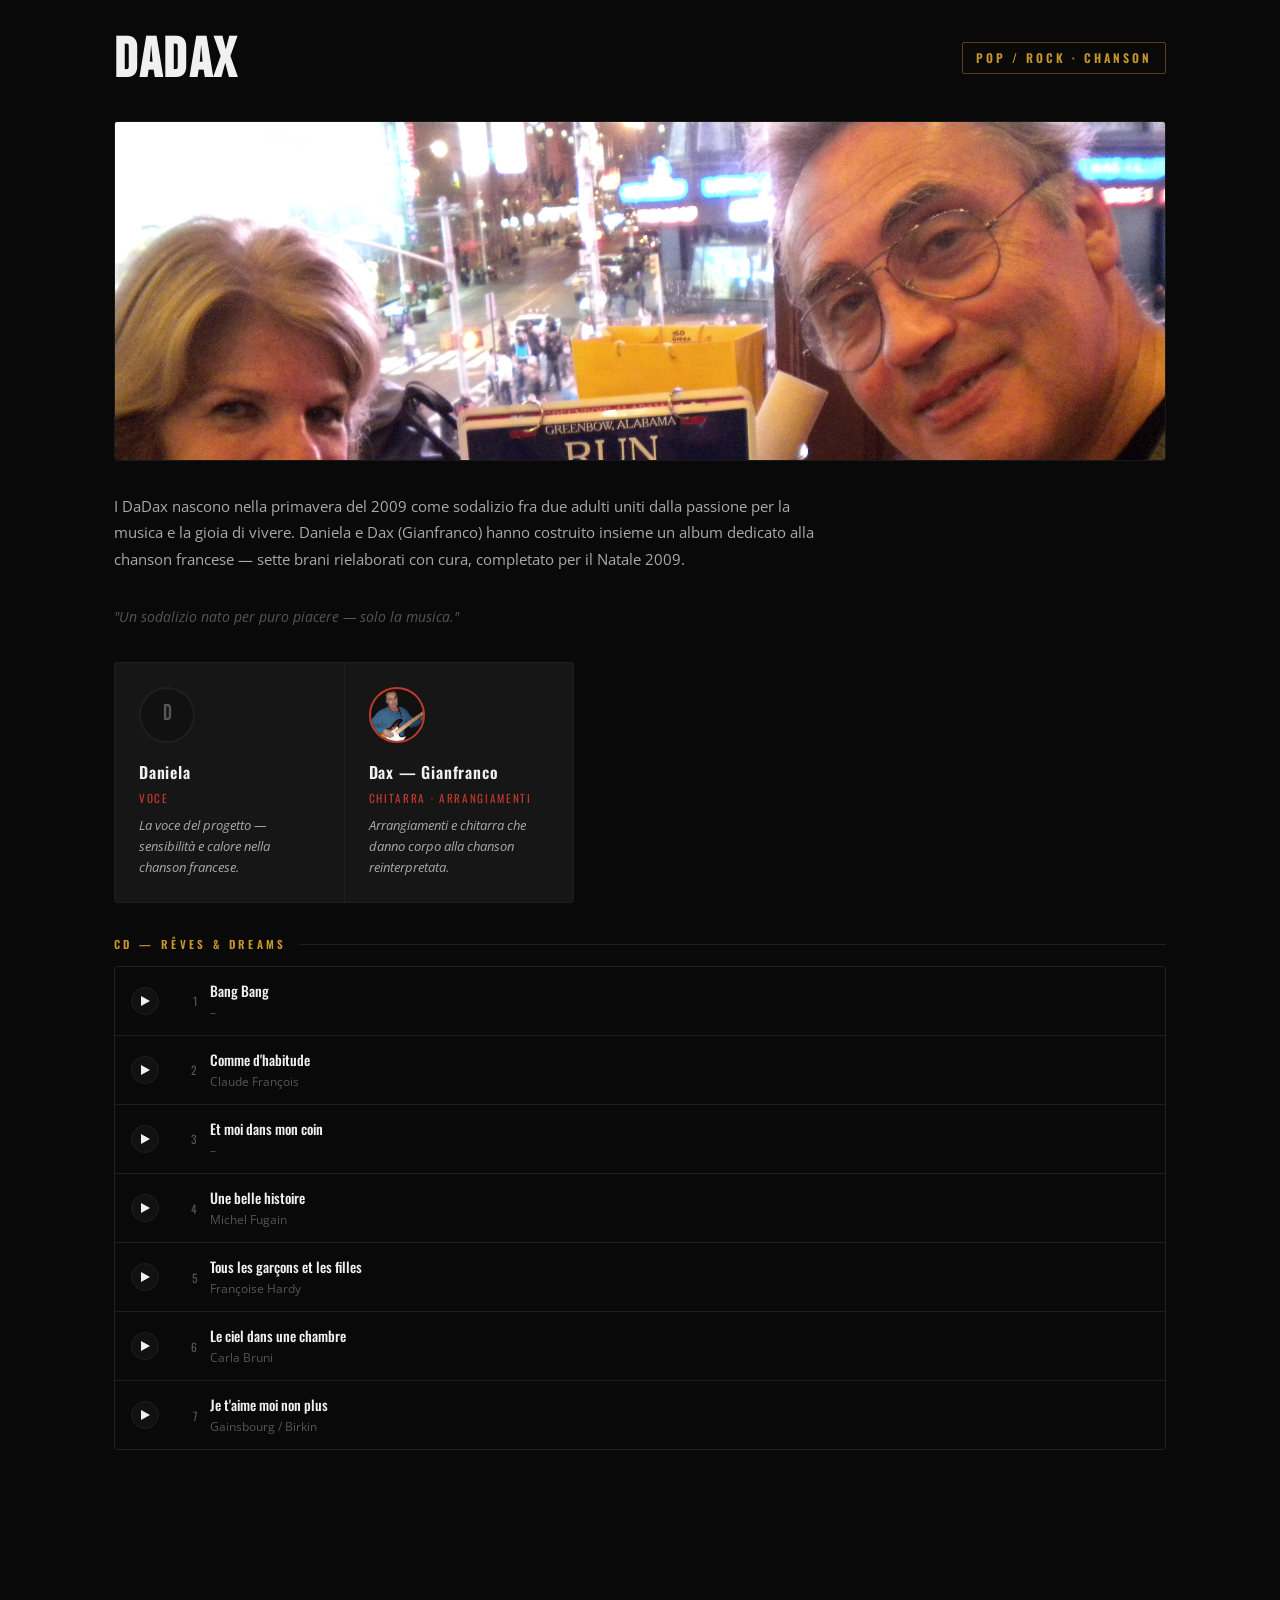
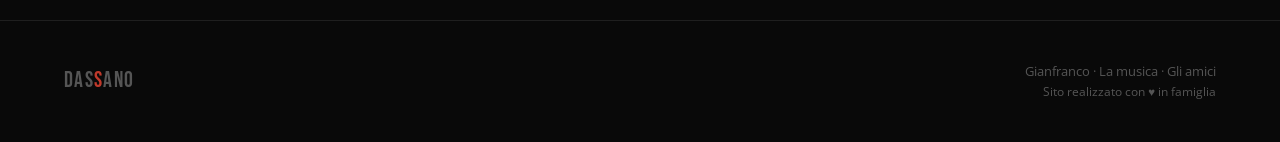
==== commit 3bf57ecb: "Add photos, audio players, and all 44 tracks from original site - Downloaded all 8 original photos (" ====
--- a/bande.html
+++ b/bande.html
@@ -3,7 +3,7 @@
 <head>
   <meta charset="UTF-8" />
   <meta name="viewport" content="width=device-width, initial-scale=1.0" />
-  <meta name="description" content="Le Band di Gianfranco — La Quinta Strada, 3D Experience+, Four Fifties, DaDax." />
+  <meta name="description" content="Le Band di Gianfranco — La Quinta Strada, 3D Experience+, Four Fifties, DaDax. Ascolta i brani originali." />
   <title>Le Band — Dassano</title>
   <link rel="stylesheet" href="css/style.css" />
 </head>
@@ -36,7 +36,7 @@
     <p class="page-hero-eyebrow">La storia &middot; I musicisti &middot; I progetti</p>
     <h1 class="page-hero-title">Le Band</h1>
     <p class="page-hero-desc">
-      Quattro progetti musicali nati dalla stessa passione per la musica. Generi diversi, stili diversi, ma sempre la stessa gioia di suonare insieme.
+      Quattro progetti musicali nati dalla stessa passione per la musica. Generi diversi, stili diversi — stessa gioia di suonare insieme. Ascolta i brani direttamente qui.
     </p>
   </header>
   <hr class="hr-accent" />
@@ -47,6 +47,9 @@
     <span class="sep">›</span>
     <span class="current">Le Band</span>
   </div>
+
+  <!-- Hidden audio element (shared player) -->
+  <audio id="global-player" preload="none"></audio>
 
   <main>
     <div class="section">
@@ -61,6 +64,9 @@
           </div>
           <span class="band-genre">Cover Band</span>
         </div>
+
+        <img src="images/quintastrada.gif" alt="La Quinta Strada" class="band-photo" />
+
         <p class="band-desc">
           La Quinta Strada è la cover band per eccellenza del gruppo — un repertorio ampio e variegato che spazia dai classici rock alle ballate italiane, pensato per far cantare e ballare il pubblico di ogni generazione. Il nome evoca le grandi strade della musica, quelle percorse da chi ama suonare con il cuore.
         </p>
@@ -83,34 +89,343 @@
           </div>
           <span class="band-genre">Jazz Band</span>
         </div>
+
+        <img src="images/gruppo_jazz.gif" alt="3D Experience+" class="band-photo" />
+
         <p class="band-desc">
           Un quartetto jazz dove ogni musicista porta una personalità distinta e riconoscibile. Le improvvisazioni si intrecciano con un linguaggio moderno e aperto, in un equilibrio tra rigore teorico e libertà espressiva. Il segno "+" nel nome non è casuale — c'è sempre qualcosa in più da scoprire.
         </p>
-
+        <p class="band-desc">
+          Due album registrati: il primo esplora i grandi standard bossa nova e bebop; il secondo approfondisce il linguaggio jazz con brani di Miles Davis, Coltrane e Charlie Parker, incluse versioni in trio.
+        </p>
+
+        <!-- MEMBERS -->
         <div class="members-grid">
           <div class="member-card">
-            <div class="member-avatar">R</div>
+            <div class="member-avatar">
+              <img src="images/roberto.gif" alt="Roberto" />
+            </div>
             <p class="member-name">Roberto</p>
             <p class="member-role">Basso</p>
             <p class="member-desc">"Solidissima preparazione teorica, eclettico — suona di tutto. Combina uno stile personale con una natura socievole."</p>
           </div>
           <div class="member-card">
-            <div class="member-avatar">M</div>
+            <div class="member-avatar">
+              <img src="images/Marco.gif" alt="Marco" />
+            </div>
             <p class="member-name">Marco</p>
             <p class="member-role">Tastiere</p>
             <p class="member-desc">"Jazzista puro, uno stile diretto ed incisivo. Usa la tastiera come mezzo di espressione per le sue ricerche musicali."</p>
           </div>
           <div class="member-card">
-            <div class="member-avatar">G</div>
+            <div class="member-avatar">
+              <img src="images/gaetano.gif" alt="Gaetano" />
+            </div>
             <p class="member-name">Gaetano</p>
             <p class="member-role">Chitarra</p>
             <p class="member-desc">"Ottimo chitarrista di estrazione classica — le sue improvvisazioni rivelano una forte personalità artistica."</p>
           </div>
           <div class="member-card">
-            <div class="member-avatar" style="border-color:var(--accent);">Gi</div>
+            <div class="member-avatar" style="border-color:var(--accent);">
+              <img src="images/gianfranco.gif" alt="Gianfranco" />
+            </div>
             <p class="member-name">Gianfranco</p>
             <p class="member-role">Chitarra &middot; Base ritmica</p>
-            <p class="member-desc">"Sembra estraneo al gruppo per età e competenze, ma funge da base strutturale per i tre musicisti principali. Il collante che tiene tutto insieme."</p>
+            <p class="member-desc">"Sembra estraneo al gruppo per età e competenze, ma funge da base strutturale per i tre musicisti principali."</p>
+          </div>
+        </div>
+
+        <!-- TRACKLIST CD 1 -->
+        <div class="tracklist-header">
+          <span class="tracklist-label">Primo CD</span>
+          <div class="tracklist-divider"></div>
+        </div>
+        <div class="tracklist">
+          <div class="track-item" data-src="https://www.dassano.it/music/corcovado.mp3">
+            <div class="track-btn"><svg width="9" height="10" viewBox="0 0 9 10" fill="currentColor"><polygon points="0,0 9,5 0,10"/></svg></div>
+            <span class="track-num">1</span>
+            <div class="track-info">
+              <div class="track-title">Corcovado</div>
+              <div class="track-artist">A. C. Jobim</div>
+              <div class="track-progress"><div class="track-progress-fill"></div></div>
+            </div>
+          </div>
+          <div class="track-item" data-src="https://www.dassano.it/music/donna%20lee.mp3">
+            <div class="track-btn"><svg width="9" height="10" viewBox="0 0 9 10" fill="currentColor"><polygon points="0,0 9,5 0,10"/></svg></div>
+            <span class="track-num">2</span>
+            <div class="track-info">
+              <div class="track-title">Donna Lee</div>
+              <div class="track-artist">C. Parker</div>
+              <div class="track-progress"><div class="track-progress-fill"></div></div>
+            </div>
+          </div>
+          <div class="track-item" data-src="https://www.dassano.it/music/grande%20amor.mp3">
+            <div class="track-btn"><svg width="9" height="10" viewBox="0 0 9 10" fill="currentColor"><polygon points="0,0 9,5 0,10"/></svg></div>
+            <span class="track-num">3</span>
+            <div class="track-info">
+              <div class="track-title">O Grande Amor</div>
+              <div class="track-artist">A. C. Jobim</div>
+              <div class="track-progress"><div class="track-progress-fill"></div></div>
+            </div>
+          </div>
+          <div class="track-item" data-src="https://www.dassano.it/music/footprints.mp3">
+            <div class="track-btn"><svg width="9" height="10" viewBox="0 0 9 10" fill="currentColor"><polygon points="0,0 9,5 0,10"/></svg></div>
+            <span class="track-num">4</span>
+            <div class="track-info">
+              <div class="track-title">Footprints</div>
+              <div class="track-artist">W. Shorter</div>
+              <div class="track-progress"><div class="track-progress-fill"></div></div>
+            </div>
+          </div>
+          <div class="track-item" data-src="https://www.dassano.it/music/how%20insensitive.mp3">
+            <div class="track-btn"><svg width="9" height="10" viewBox="0 0 9 10" fill="currentColor"><polygon points="0,0 9,5 0,10"/></svg></div>
+            <span class="track-num">5</span>
+            <div class="track-info">
+              <div class="track-title">How Insensitive</div>
+              <div class="track-artist">A. C. Jobim</div>
+              <div class="track-progress"><div class="track-progress-fill"></div></div>
+            </div>
+          </div>
+          <div class="track-item" data-src="https://www.dassano.it/music/just%20friends.mp3">
+            <div class="track-btn"><svg width="9" height="10" viewBox="0 0 9 10" fill="currentColor"><polygon points="0,0 9,5 0,10"/></svg></div>
+            <span class="track-num">6</span>
+            <div class="track-info">
+              <div class="track-title">Just Friends</div>
+              <div class="track-artist">C. Parker</div>
+              <div class="track-progress"><div class="track-progress-fill"></div></div>
+            </div>
+          </div>
+          <div class="track-item" data-src="https://www.dassano.it/music/modal%20mood.mp3">
+            <div class="track-btn"><svg width="9" height="10" viewBox="0 0 9 10" fill="currentColor"><polygon points="0,0 9,5 0,10"/></svg></div>
+            <span class="track-num">7</span>
+            <div class="track-info">
+              <div class="track-title">Modal Mood</div>
+              <div class="track-artist">G. Di Caprio</div>
+              <div class="track-progress"><div class="track-progress-fill"></div></div>
+            </div>
+          </div>
+          <div class="track-item" data-src="https://www.dassano.it/music/stella%20by%20starlight.mp3">
+            <div class="track-btn"><svg width="9" height="10" viewBox="0 0 9 10" fill="currentColor"><polygon points="0,0 9,5 0,10"/></svg></div>
+            <span class="track-num">8</span>
+            <div class="track-info">
+              <div class="track-title">Stella by Starlight</div>
+              <div class="track-artist">V. Young</div>
+              <div class="track-progress"><div class="track-progress-fill"></div></div>
+            </div>
+          </div>
+          <div class="track-item" data-src="https://www.dassano.it/music/scrapple.mp3">
+            <div class="track-btn"><svg width="9" height="10" viewBox="0 0 9 10" fill="currentColor"><polygon points="0,0 9,5 0,10"/></svg></div>
+            <span class="track-num">9</span>
+            <div class="track-info">
+              <div class="track-title">Scrapple from the Apple</div>
+              <div class="track-artist">C. Parker</div>
+              <div class="track-progress"><div class="track-progress-fill"></div></div>
+            </div>
+          </div>
+          <div class="track-item" data-src="https://www.dassano.it/music/the%20days%20of%20wine%20and%20roses.mp3">
+            <div class="track-btn"><svg width="9" height="10" viewBox="0 0 9 10" fill="currentColor"><polygon points="0,0 9,5 0,10"/></svg></div>
+            <span class="track-num">10</span>
+            <div class="track-info">
+              <div class="track-title">The Days of Wine and Roses</div>
+              <div class="track-artist">H. Mancini</div>
+              <div class="track-progress"><div class="track-progress-fill"></div></div>
+            </div>
+          </div>
+          <div class="track-item" data-src="https://www.dassano.it/music/all%20of%20me.mp3">
+            <div class="track-btn"><svg width="9" height="10" viewBox="0 0 9 10" fill="currentColor"><polygon points="0,0 9,5 0,10"/></svg></div>
+            <span class="track-num">11</span>
+            <div class="track-info">
+              <div class="track-title">All of Me</div>
+              <div class="track-artist">Simons / Marks</div>
+              <div class="track-progress"><div class="track-progress-fill"></div></div>
+            </div>
+          </div>
+          <div class="track-item" data-src="https://www.dassano.it/music/our%20spanish%20love%20song.mp3">
+            <div class="track-btn"><svg width="9" height="10" viewBox="0 0 9 10" fill="currentColor"><polygon points="0,0 9,5 0,10"/></svg></div>
+            <span class="track-num">12</span>
+            <div class="track-info">
+              <div class="track-title">Our Spanish Love Song</div>
+              <div class="track-artist">C. Haden</div>
+              <div class="track-progress"><div class="track-progress-fill"></div></div>
+            </div>
+          </div>
+        </div>
+
+        <!-- TRACKLIST CD 2 -->
+        <div class="tracklist-header">
+          <span class="tracklist-label">Secondo CD</span>
+          <div class="tracklist-divider"></div>
+        </div>
+        <div class="tracklist">
+          <div class="track-item" data-src="https://www.dassano.it/music1/chegadesaudade.mp3">
+            <div class="track-btn"><svg width="9" height="10" viewBox="0 0 9 10" fill="currentColor"><polygon points="0,0 9,5 0,10"/></svg></div>
+            <span class="track-num">1</span>
+            <div class="track-info">
+              <div class="track-title">Chega de Saudade</div>
+              <div class="track-artist">A. C. Jobim</div>
+              <div class="track-progress"><div class="track-progress-fill"></div></div>
+            </div>
+          </div>
+          <div class="track-item" data-src="https://www.dassano.it/music1/allthethings.mp3">
+            <div class="track-btn"><svg width="9" height="10" viewBox="0 0 9 10" fill="currentColor"><polygon points="0,0 9,5 0,10"/></svg></div>
+            <span class="track-num">2</span>
+            <div class="track-info">
+              <div class="track-title">All the Things You Are</div>
+              <div class="track-artist">J. Kern</div>
+              <div class="track-progress"><div class="track-progress-fill"></div></div>
+            </div>
+          </div>
+          <div class="track-item" data-src="https://www.dassano.it/music1/desafinado.mp3">
+            <div class="track-btn"><svg width="9" height="10" viewBox="0 0 9 10" fill="currentColor"><polygon points="0,0 9,5 0,10"/></svg></div>
+            <span class="track-num">3</span>
+            <div class="track-info">
+              <div class="track-title">Desafinado</div>
+              <div class="track-artist">A. C. Jobim</div>
+              <div class="track-progress"><div class="track-progress-fill"></div></div>
+            </div>
+          </div>
+          <div class="track-item" data-src="https://www.dassano.it/music1/bodyandsoul.mp3">
+            <div class="track-btn"><svg width="9" height="10" viewBox="0 0 9 10" fill="currentColor"><polygon points="0,0 9,5 0,10"/></svg></div>
+            <span class="track-num">4</span>
+            <div class="track-info">
+              <div class="track-title">Body and Soul</div>
+              <div class="track-artist">J. Green</div>
+              <div class="track-progress"><div class="track-progress-fill"></div></div>
+            </div>
+          </div>
+          <div class="track-item" data-src="https://www.dassano.it/music1/equinox.mp3">
+            <div class="track-btn"><svg width="9" height="10" viewBox="0 0 9 10" fill="currentColor"><polygon points="0,0 9,5 0,10"/></svg></div>
+            <span class="track-num">5</span>
+            <div class="track-info">
+              <div class="track-title">Equinox</div>
+              <div class="track-artist">J. Coltrane</div>
+              <div class="track-progress"><div class="track-progress-fill"></div></div>
+            </div>
+          </div>
+          <div class="track-item" data-src="https://www.dassano.it/music1/moosathemouche.mp3">
+            <div class="track-btn"><svg width="9" height="10" viewBox="0 0 9 10" fill="currentColor"><polygon points="0,0 9,5 0,10"/></svg></div>
+            <span class="track-num">6</span>
+            <div class="track-info">
+              <div class="track-title">Moose the Mooche</div>
+              <div class="track-artist">C. Parker</div>
+              <div class="track-progress"><div class="track-progress-fill"></div></div>
+            </div>
+          </div>
+          <div class="track-item" data-src="https://www.dassano.it/music1/thenight.mp3">
+            <div class="track-btn"><svg width="9" height="10" viewBox="0 0 9 10" fill="currentColor"><polygon points="0,0 9,5 0,10"/></svg></div>
+            <span class="track-num">7</span>
+            <div class="track-info">
+              <div class="track-title">The Night Has a Thousand Eyes</div>
+              <div class="track-artist">Weisman / Garrett / Wayne</div>
+              <div class="track-progress"><div class="track-progress-fill"></div></div>
+            </div>
+          </div>
+          <div class="track-item" data-src="https://www.dassano.it/music1/roundmidnight.mp3">
+            <div class="track-btn"><svg width="9" height="10" viewBox="0 0 9 10" fill="currentColor"><polygon points="0,0 9,5 0,10"/></svg></div>
+            <span class="track-num">8</span>
+            <div class="track-info">
+              <div class="track-title">Round Midnight</div>
+              <div class="track-artist">T. Monk</div>
+              <div class="track-progress"><div class="track-progress-fill"></div></div>
+            </div>
+          </div>
+          <div class="track-item" data-src="https://www.dassano.it/music1/phace.mp3">
+            <div class="track-btn"><svg width="9" height="10" viewBox="0 0 9 10" fill="currentColor"><polygon points="0,0 9,5 0,10"/></svg></div>
+            <span class="track-num">9</span>
+            <div class="track-info">
+              <div class="track-title">Phase Dance</div>
+              <div class="track-artist">P. Metheny</div>
+              <div class="track-progress"><div class="track-progress-fill"></div></div>
+            </div>
+          </div>
+          <div class="track-item" data-src="https://www.dassano.it/music1/stella4.mp3">
+            <div class="track-btn"><svg width="9" height="10" viewBox="0 0 9 10" fill="currentColor"><polygon points="0,0 9,5 0,10"/></svg></div>
+            <span class="track-num">10</span>
+            <div class="track-info">
+              <div class="track-title">Stella by Starlight (rielaborazione)</div>
+              <div class="track-artist">V. Young</div>
+              <div class="track-progress"><div class="track-progress-fill"></div></div>
+            </div>
+          </div>
+          <div class="track-item" data-src="https://www.dassano.it/music1/takethe.mp3">
+            <div class="track-btn"><svg width="9" height="10" viewBox="0 0 9 10" fill="currentColor"><polygon points="0,0 9,5 0,10"/></svg></div>
+            <span class="track-num">11</span>
+            <div class="track-info">
+              <div class="track-title">Take the A Train</div>
+              <div class="track-artist">B. Strayhorn</div>
+              <div class="track-progress"><div class="track-progress-fill"></div></div>
+            </div>
+          </div>
+          <div class="track-item" data-src="https://www.dassano.it/music1/unanota.mp3">
+            <div class="track-btn"><svg width="9" height="10" viewBox="0 0 9 10" fill="currentColor"><polygon points="0,0 9,5 0,10"/></svg></div>
+            <span class="track-num">12</span>
+            <div class="track-info">
+              <div class="track-title">Samba di una nota sola</div>
+              <div class="track-artist">A. C. Jobim</div>
+              <div class="track-progress"><div class="track-progress-fill"></div></div>
+            </div>
+          </div>
+          <div class="track-item" data-src="https://www.dassano.it/music1/So%20what.mp3">
+            <div class="track-btn"><svg width="9" height="10" viewBox="0 0 9 10" fill="currentColor"><polygon points="0,0 9,5 0,10"/></svg></div>
+            <span class="track-num">13</span>
+            <div class="track-info">
+              <div class="track-title">So What</div>
+              <div class="track-artist">M. Davis</div>
+              <div class="track-progress"><div class="track-progress-fill"></div></div>
+            </div>
+          </div>
+          <div class="track-item" data-src="https://www.dassano.it/music1/valentine.mp3">
+            <div class="track-btn"><svg width="9" height="10" viewBox="0 0 9 10" fill="currentColor"><polygon points="0,0 9,5 0,10"/></svg></div>
+            <span class="track-num">14</span>
+            <div class="track-info">
+              <div class="track-title">My Funny Valentine</div>
+              <div class="track-artist">Rodgers / Hart</div>
+              <div class="track-progress"><div class="track-progress-fill"></div></div>
+            </div>
+          </div>
+          <div class="track-item" data-src="https://www.dassano.it/music1/orfeo.mp3">
+            <div class="track-btn"><svg width="9" height="10" viewBox="0 0 9 10" fill="currentColor"><polygon points="0,0 9,5 0,10"/></svg></div>
+            <span class="track-num">15</span>
+            <div class="track-info">
+              <div class="track-title">Orfeo</div>
+              <div class="track-artist">–</div>
+              <div class="track-progress"><div class="track-progress-fill"></div></div>
+            </div>
+          </div>
+        </div>
+
+        <!-- TRACKLIST TRIO -->
+        <div class="tracklist-header">
+          <span class="tracklist-label">Versioni in Trio</span>
+          <div class="tracklist-divider"></div>
+        </div>
+        <div class="tracklist">
+          <div class="track-item" data-src="https://www.dassano.it/music1/sowhat_trio.mp3">
+            <div class="track-btn"><svg width="9" height="10" viewBox="0 0 9 10" fill="currentColor"><polygon points="0,0 9,5 0,10"/></svg></div>
+            <span class="track-num">1</span>
+            <div class="track-info">
+              <div class="track-title">So What (trio)</div>
+              <div class="track-artist">M. Davis</div>
+              <div class="track-progress"><div class="track-progress-fill"></div></div>
+            </div>
+          </div>
+          <div class="track-item" data-src="https://www.dassano.it/music1/recordame_trio.mp3">
+            <div class="track-btn"><svg width="9" height="10" viewBox="0 0 9 10" fill="currentColor"><polygon points="0,0 9,5 0,10"/></svg></div>
+            <span class="track-num">2</span>
+            <div class="track-info">
+              <div class="track-title">Recorda Me (trio)</div>
+              <div class="track-artist">J. Henderson</div>
+              <div class="track-progress"><div class="track-progress-fill"></div></div>
+            </div>
+          </div>
+          <div class="track-item" data-src="https://www.dassano.it/music1/bodyandsoul_trio.mp3">
+            <div class="track-btn"><svg width="9" height="10" viewBox="0 0 9 10" fill="currentColor"><polygon points="0,0 9,5 0,10"/></svg></div>
+            <span class="track-num">3</span>
+            <div class="track-info">
+              <div class="track-title">Body &amp; Soul (trio)</div>
+              <div class="track-artist">J. Green</div>
+              <div class="track-progress"><div class="track-progress-fill"></div></div>
+            </div>
           </div>
         </div>
       </div>
@@ -125,27 +440,144 @@
           </div>
           <span class="band-genre">Rock Band</span>
         </div>
+
+        <img src="images/gruppo_rock.gif" alt="Four Fifties" class="band-photo" />
+
         <p class="band-desc">
-          Quattro musicisti, un solo obiettivo: suonare rock con energia e fedeltà ai grandi classici. Il repertorio dei Four Fifties attraversa decenni di musica anglosassone, dai Beatles ai Maroon 5, passando per i Police, Lynyrd Skynyrd e tanti altri.
+          Quattro musicisti, un solo obiettivo: suonare rock con energia e fedeltà ai grandi classici. Il repertorio dei Four Fifties attraversa decenni di musica anglosassone, dai Beatles ai Rolling Stones, da Elvis a Queen, da Simon &amp; Garfunkel a Joe Satriani.
         </p>
 
-        <button class="repertoire-toggle" data-target="rep-ff">
-          <svg width="14" height="14" viewBox="0 0 24 24" fill="none" stroke="currentColor" stroke-width="2.5" stroke-linecap="round" stroke-linejoin="round">
-            <polyline points="6 9 12 15 18 9"/>
-          </svg>
-          <span class="toggle-label">Vedi Repertorio</span>
-        </button>
-        <div id="rep-ff" class="repertoire-list">
-          <ol>
-            <li><strong>Every Breath You Take</strong> — The Police</li>
-            <li><strong>Time After Time</strong> — Cindy Lauper</li>
-            <li><strong>Ironic</strong> — Alanis Morissette</li>
-            <li><strong>What's Up</strong> — 4 Non Blondes</li>
-            <li><strong>Imagine</strong> — The Beatles</li>
-            <li><strong>Sweet Home Alabama</strong> — Lynyrd Skynyrd</li>
-            <li><strong>This Love</strong> — Maroon 5</li>
-            <li><strong>...</strong> e molti altri</li>
-          </ol>
+        <!-- TRACKLIST ALBUM -->
+        <div class="tracklist-header">
+          <span class="tracklist-label">Album — Cavalli Selvaggi</span>
+          <div class="tracklist-divider"></div>
+        </div>
+        <div class="tracklist">
+          <div class="track-item" data-src="https://www.dassano.it/music2/thesound.mp3">
+            <div class="track-btn"><svg width="9" height="10" viewBox="0 0 9 10" fill="currentColor"><polygon points="0,0 9,5 0,10"/></svg></div>
+            <span class="track-num">1</span>
+            <div class="track-info">
+              <div class="track-title">The Sound of Silence</div>
+              <div class="track-artist">Simon &amp; Garfunkel</div>
+              <div class="track-progress"><div class="track-progress-fill"></div></div>
+            </div>
+          </div>
+          <div class="track-item" data-src="https://www.dassano.it/music2/these.mp3">
+            <div class="track-btn"><svg width="9" height="10" viewBox="0 0 9 10" fill="currentColor"><polygon points="0,0 9,5 0,10"/></svg></div>
+            <span class="track-num">2</span>
+            <div class="track-info">
+              <div class="track-title">These Are the Days of Our Lives</div>
+              <div class="track-artist">Queen</div>
+              <div class="track-progress"><div class="track-progress-fill"></div></div>
+            </div>
+          </div>
+          <div class="track-item" data-src="https://www.dassano.it/music2/corazon.mp3">
+            <div class="track-btn"><svg width="9" height="10" viewBox="0 0 9 10" fill="currentColor"><polygon points="0,0 9,5 0,10"/></svg></div>
+            <span class="track-num">3</span>
+            <div class="track-info">
+              <div class="track-title">Corazon Espinado</div>
+              <div class="track-artist">Santana</div>
+              <div class="track-progress"><div class="track-progress-fill"></div></div>
+            </div>
+          </div>
+          <div class="track-item" data-src="https://www.dassano.it/music2/dont.mp3">
+            <div class="track-btn"><svg width="9" height="10" viewBox="0 0 9 10" fill="currentColor"><polygon points="0,0 9,5 0,10"/></svg></div>
+            <span class="track-num">4</span>
+            <div class="track-info">
+              <div class="track-title">Don't</div>
+              <div class="track-artist">Elvis Presley</div>
+              <div class="track-progress"><div class="track-progress-fill"></div></div>
+            </div>
+          </div>
+          <div class="track-item" data-src="https://www.dassano.it/music2/wildhorses.mp3">
+            <div class="track-btn"><svg width="9" height="10" viewBox="0 0 9 10" fill="currentColor"><polygon points="0,0 9,5 0,10"/></svg></div>
+            <span class="track-num">5</span>
+            <div class="track-info">
+              <div class="track-title">Wild Horses</div>
+              <div class="track-artist">Rolling Stones</div>
+              <div class="track-progress"><div class="track-progress-fill"></div></div>
+            </div>
+          </div>
+          <div class="track-item" data-src="https://www.dassano.it/music2/loveinvain.mp3">
+            <div class="track-btn"><svg width="9" height="10" viewBox="0 0 9 10" fill="currentColor"><polygon points="0,0 9,5 0,10"/></svg></div>
+            <span class="track-num">6</span>
+            <div class="track-info">
+              <div class="track-title">Love in Vain</div>
+              <div class="track-artist">Rolling Stones</div>
+              <div class="track-progress"><div class="track-progress-fill"></div></div>
+            </div>
+          </div>
+        </div>
+
+        <!-- TRACKLIST SINGOLI -->
+        <div class="tracklist-header">
+          <span class="tracklist-label">Singoli</span>
+          <div class="tracklist-divider"></div>
+        </div>
+        <div class="tracklist">
+          <div class="track-item" data-src="https://www.dassano.it/music2/toomuchlove.mp3">
+            <div class="track-btn"><svg width="9" height="10" viewBox="0 0 9 10" fill="currentColor"><polygon points="0,0 9,5 0,10"/></svg></div>
+            <span class="track-num">1</span>
+            <div class="track-info">
+              <div class="track-title">Too Much Love Will Kill You</div>
+              <div class="track-artist">Queen</div>
+              <div class="track-progress"><div class="track-progress-fill"></div></div>
+            </div>
+          </div>
+          <div class="track-item" data-src="https://www.dassano.it/music/anyway.mp3">
+            <div class="track-btn"><svg width="9" height="10" viewBox="0 0 9 10" fill="currentColor"><polygon points="0,0 9,5 0,10"/></svg></div>
+            <span class="track-num">2</span>
+            <div class="track-info">
+              <div class="track-title">Anyway You Want Me</div>
+              <div class="track-artist">Elvis Presley</div>
+              <div class="track-progress"><div class="track-progress-fill"></div></div>
+            </div>
+          </div>
+          <div class="track-item" data-src="https://www.dassano.it/music/loveme.mp3">
+            <div class="track-btn"><svg width="9" height="10" viewBox="0 0 9 10" fill="currentColor"><polygon points="0,0 9,5 0,10"/></svg></div>
+            <span class="track-num">3</span>
+            <div class="track-info">
+              <div class="track-title">Love Me</div>
+              <div class="track-artist">Elvis Presley</div>
+              <div class="track-progress"><div class="track-progress-fill"></div></div>
+            </div>
+          </div>
+          <div class="track-item" data-src="https://www.dassano.it/music/crying.mp3">
+            <div class="track-btn"><svg width="9" height="10" viewBox="0 0 9 10" fill="currentColor"><polygon points="0,0 9,5 0,10"/></svg></div>
+            <span class="track-num">4</span>
+            <div class="track-info">
+              <div class="track-title">Crying in the Chapel</div>
+              <div class="track-artist">Elvis Presley</div>
+              <div class="track-progress"><div class="track-progress-fill"></div></div>
+            </div>
+          </div>
+          <div class="track-item" data-src="https://www.dassano.it/music/pretender.mp3">
+            <div class="track-btn"><svg width="9" height="10" viewBox="0 0 9 10" fill="currentColor"><polygon points="0,0 9,5 0,10"/></svg></div>
+            <span class="track-num">5</span>
+            <div class="track-info">
+              <div class="track-title">The Great Pretender</div>
+              <div class="track-artist">Queen</div>
+              <div class="track-progress"><div class="track-progress-fill"></div></div>
+            </div>
+          </div>
+          <div class="track-item" data-src="https://www.dassano.it/music/diamante.mp3">
+            <div class="track-btn"><svg width="9" height="10" viewBox="0 0 9 10" fill="currentColor"><polygon points="0,0 9,5 0,10"/></svg></div>
+            <span class="track-num">6</span>
+            <div class="track-info">
+              <div class="track-title">Diamante</div>
+              <div class="track-artist">Zucchero Fornaciari</div>
+              <div class="track-progress"><div class="track-progress-fill"></div></div>
+            </div>
+          </div>
+          <div class="track-item" data-src="https://www.dassano.it/music2/always1.mp3">
+            <div class="track-btn"><svg width="9" height="10" viewBox="0 0 9 10" fill="currentColor"><polygon points="0,0 9,5 0,10"/></svg></div>
+            <span class="track-num">7</span>
+            <div class="track-info">
+              <div class="track-title">Always with You, Always with Me</div>
+              <div class="track-artist">Joe Satriani</div>
+              <div class="track-progress"><div class="track-progress-fill"></div></div>
+            </div>
+          </div>
         </div>
       </div>
 
@@ -157,13 +589,16 @@
           <div>
             <h2 class="band-name">DaDax</h2>
           </div>
-          <span class="band-genre">Pop / Rock · Chanson</span>
-        </div>
+          <span class="band-genre">Pop / Rock &middot; Chanson</span>
+        </div>
+
+        <img src="images/dadax.jpg" alt="DaDax — Daniela e Gianfranco" class="band-photo" />
+
         <p class="band-desc">
-          I DaDax nascono nella primavera del 2009 come sodalizio fra due adulti uniti dalla passione per la musica e la gioia di vivere. Daniela e Dax (Gianfranco) hanno costruito insieme un album dedicato alla chanson francese — sette brani rielaborati con cura, con alcune tracce in inglese, completato per il Natale 2009.
+          I DaDax nascono nella primavera del 2009 come sodalizio fra due adulti uniti dalla passione per la musica e la gioia di vivere. Daniela e Dax (Gianfranco) hanno costruito insieme un album dedicato alla chanson francese — sette brani rielaborati con cura, completato per il Natale 2009.
         </p>
         <p class="band-desc" style="font-style:italic; font-size:0.9rem; color:var(--text-muted);">
-          "Un sodalizio nato per puro piacere, senza palchi e senza pubblico — solo la musica."
+          "Un sodalizio nato per puro piacere — solo la musica."
         </p>
 
         <div class="members-grid" style="max-width:460px;">
@@ -171,13 +606,86 @@
             <div class="member-avatar">D</div>
             <p class="member-name">Daniela</p>
             <p class="member-role">Voce</p>
-            <p class="member-desc">La voce del progetto — sensibilità e calore nei brani francesi e anglosassoni.</p>
+            <p class="member-desc">La voce del progetto — sensibilità e calore nella chanson francese.</p>
           </div>
           <div class="member-card">
-            <div class="member-avatar" style="border-color:var(--accent);">Gi</div>
+            <div class="member-avatar" style="border-color:var(--accent);">
+              <img src="images/gianfranco.gif" alt="Gianfranco" />
+            </div>
             <p class="member-name">Dax — Gianfranco</p>
             <p class="member-role">Chitarra &middot; Arrangiamenti</p>
-            <p class="member-desc">Gli arrangiamenti e la chitarra che danno corpo alla chanson reinterpretata.</p>
+            <p class="member-desc">Arrangiamenti e chitarra che danno corpo alla chanson reinterpretata.</p>
+          </div>
+        </div>
+
+        <!-- TRACKLIST CD REVES & DREAMS -->
+        <div class="tracklist-header">
+          <span class="tracklist-label">CD — Rêves &amp; Dreams</span>
+          <div class="tracklist-divider"></div>
+        </div>
+        <div class="tracklist">
+          <div class="track-item" data-src="https://www.dassano.it/music4/bang.mp3">
+            <div class="track-btn"><svg width="9" height="10" viewBox="0 0 9 10" fill="currentColor"><polygon points="0,0 9,5 0,10"/></svg></div>
+            <span class="track-num">1</span>
+            <div class="track-info">
+              <div class="track-title">Bang Bang</div>
+              <div class="track-artist">–</div>
+              <div class="track-progress"><div class="track-progress-fill"></div></div>
+            </div>
+          </div>
+          <div class="track-item" data-src="https://www.dassano.it/music4/comme.mp3">
+            <div class="track-btn"><svg width="9" height="10" viewBox="0 0 9 10" fill="currentColor"><polygon points="0,0 9,5 0,10"/></svg></div>
+            <span class="track-num">2</span>
+            <div class="track-info">
+              <div class="track-title">Comme d'habitude</div>
+              <div class="track-artist">Claude François</div>
+              <div class="track-progress"><div class="track-progress-fill"></div></div>
+            </div>
+          </div>
+          <div class="track-item" data-src="https://www.dassano.it/music4/et%20moi.mp3">
+            <div class="track-btn"><svg width="9" height="10" viewBox="0 0 9 10" fill="currentColor"><polygon points="0,0 9,5 0,10"/></svg></div>
+            <span class="track-num">3</span>
+            <div class="track-info">
+              <div class="track-title">Et moi dans mon coin</div>
+              <div class="track-artist">–</div>
+              <div class="track-progress"><div class="track-progress-fill"></div></div>
+            </div>
+          </div>
+          <div class="track-item" data-src="https://www.dassano.it/music4/une%20belle%20histoire.mp3">
+            <div class="track-btn"><svg width="9" height="10" viewBox="0 0 9 10" fill="currentColor"><polygon points="0,0 9,5 0,10"/></svg></div>
+            <span class="track-num">4</span>
+            <div class="track-info">
+              <div class="track-title">Une belle histoire</div>
+              <div class="track-artist">Michel Fugain</div>
+              <div class="track-progress"><div class="track-progress-fill"></div></div>
+            </div>
+          </div>
+          <div class="track-item" data-src="https://www.dassano.it/music4/tous.mp3">
+            <div class="track-btn"><svg width="9" height="10" viewBox="0 0 9 10" fill="currentColor"><polygon points="0,0 9,5 0,10"/></svg></div>
+            <span class="track-num">5</span>
+            <div class="track-info">
+              <div class="track-title">Tous les garçons et les filles</div>
+              <div class="track-artist">Françoise Hardy</div>
+              <div class="track-progress"><div class="track-progress-fill"></div></div>
+            </div>
+          </div>
+          <div class="track-item" data-src="https://www.dassano.it/music4/le%20ciel.mp3">
+            <div class="track-btn"><svg width="9" height="10" viewBox="0 0 9 10" fill="currentColor"><polygon points="0,0 9,5 0,10"/></svg></div>
+            <span class="track-num">6</span>
+            <div class="track-info">
+              <div class="track-title">Le ciel dans une chambre</div>
+              <div class="track-artist">Carla Bruni</div>
+              <div class="track-progress"><div class="track-progress-fill"></div></div>
+            </div>
+          </div>
+          <div class="track-item" data-src="https://www.dassano.it/music4/je%20t'aime.mp3">
+            <div class="track-btn"><svg width="9" height="10" viewBox="0 0 9 10" fill="currentColor"><polygon points="0,0 9,5 0,10"/></svg></div>
+            <span class="track-num">7</span>
+            <div class="track-info">
+              <div class="track-title">Je t'aime moi non plus</div>
+              <div class="track-artist">Gainsbourg / Birkin</div>
+              <div class="track-progress"><div class="track-progress-fill"></div></div>
+            </div>
           </div>
         </div>
       </div>
@@ -195,5 +703,56 @@
   </footer>
 
   <script src="js/main.js"></script>
+  <script>
+    /* ── Audio Player ── */
+    (function () {
+      const player = document.getElementById('global-player');
+      let currentItem = null;
+
+      document.querySelectorAll('.track-item').forEach(item => {
+        item.addEventListener('click', () => {
+          const src = item.dataset.src;
+          const fill = item.querySelector('.track-progress-fill');
+
+          if (currentItem && currentItem !== item) {
+            currentItem.classList.remove('playing');
+            currentItem.querySelector('.track-btn svg polygon').setAttribute('points', '0,0 9,5 0,10');
+            if (currentItem.querySelector('.track-progress-fill')) {
+              currentItem.querySelector('.track-progress-fill').style.width = '0%';
+            }
+          }
+
+          if (player.src.endsWith(encodeURIComponent(src.split('/').pop())) && !player.paused) {
+            player.pause();
+            item.classList.remove('playing');
+            item.querySelector('.track-btn svg polygon').setAttribute('points', '0,0 9,5 0,10');
+            currentItem = null;
+          } else {
+            player.src = src;
+            player.play().catch(() => {});
+            item.classList.add('playing');
+            item.querySelector('.track-btn svg polygon').setAttribute('points', '4,3 4,7 8,5');
+            currentItem = item;
+          }
+        });
+      });
+
+      player.addEventListener('timeupdate', () => {
+        if (!currentItem || !player.duration) return;
+        const fill = currentItem.querySelector('.track-progress-fill');
+        if (fill) fill.style.width = (player.currentTime / player.duration * 100) + '%';
+      });
+
+      player.addEventListener('ended', () => {
+        if (currentItem) {
+          currentItem.classList.remove('playing');
+          currentItem.querySelector('.track-btn svg polygon').setAttribute('points', '0,0 9,5 0,10');
+          const fill = currentItem.querySelector('.track-progress-fill');
+          if (fill) fill.style.width = '0%';
+          currentItem = null;
+        }
+      });
+    })();
+  </script>
 </body>
 </html>
--- a/css/style.css
+++ b/css/style.css
@@ -805,10 +805,149 @@
   50%       { opacity: 1;   transform: scaleY(1.15); }
 }
 
+/* ===== BAND PHOTO ===== */
+.band-photo {
+  width: 100%;
+  max-height: 340px;
+  object-fit: cover;
+  object-position: center top;
+  border-radius: var(--radius);
+  border: 1px solid var(--border);
+  margin-bottom: 2rem;
+  filter: grayscale(20%) contrast(1.05);
+  transition: filter 0.3s var(--ease);
+}
+.band-photo:hover { filter: grayscale(0%) contrast(1.1); }
+
+/* ===== AUDIO PLAYER ===== */
+.tracklist-header {
+  display: flex;
+  align-items: center;
+  gap: 0.75rem;
+  margin: 2rem 0 0.75rem;
+}
+.tracklist-label {
+  font-family: var(--font-heading);
+  font-size: 0.7rem;
+  font-weight: 600;
+  letter-spacing: 0.3em;
+  text-transform: uppercase;
+  color: var(--gold);
+}
+.tracklist-divider {
+  flex: 1;
+  height: 1px;
+  background: var(--border);
+}
+
+.tracklist {
+  border: 1px solid var(--border);
+  border-radius: var(--radius);
+  overflow: hidden;
+  margin-bottom: 1rem;
+}
+.track-item {
+  display: flex;
+  align-items: center;
+  gap: 0.85rem;
+  padding: 0.75rem 1rem;
+  border-bottom: 1px solid var(--border);
+  cursor: pointer;
+  transition: background 0.15s var(--ease);
+  user-select: none;
+}
+.track-item:last-child { border-bottom: none; }
+.track-item:hover { background: var(--bg-card-hover); }
+.track-item.playing { background: var(--accent-dim); }
+.track-item.playing .track-num { color: var(--accent); }
+
+.track-btn {
+  flex-shrink: 0;
+  width: 28px;
+  height: 28px;
+  border-radius: 50%;
+  border: 1px solid var(--border);
+  background: var(--bg-secondary);
+  display: flex;
+  align-items: center;
+  justify-content: center;
+  transition: background 0.15s, border-color 0.15s;
+}
+.track-item:hover .track-btn,
+.track-item.playing .track-btn {
+  background: var(--accent);
+  border-color: var(--accent);
+}
+.track-btn svg { pointer-events: none; }
+
+.track-num {
+  font-family: var(--font-heading);
+  font-size: 0.72rem;
+  color: var(--text-muted);
+  min-width: 1.5rem;
+  text-align: right;
+}
+.track-info { flex: 1; min-width: 0; }
+.track-title {
+  font-family: var(--font-heading);
+  font-size: 0.88rem;
+  font-weight: 500;
+  color: var(--text-primary);
+  white-space: nowrap;
+  overflow: hidden;
+  text-overflow: ellipsis;
+}
+.track-item.playing .track-title { color: var(--accent-bright); }
+.track-artist {
+  font-size: 0.75rem;
+  color: var(--text-muted);
+  margin-top: 1px;
+}
+.track-duration {
+  font-family: var(--font-heading);
+  font-size: 0.72rem;
+  color: var(--text-muted);
+  flex-shrink: 0;
+}
+
+/* Mini progress bar inside playing row */
+.track-progress {
+  display: none;
+  height: 2px;
+  background: var(--border);
+  border-radius: 1px;
+  margin-top: 4px;
+  overflow: hidden;
+}
+.track-item.playing .track-progress { display: block; }
+.track-progress-fill {
+  height: 100%;
+  background: var(--accent);
+  width: 0%;
+  transition: width 0.5s linear;
+}
+
+/* ===== HOME CARD IMAGE ===== */
+.home-card-img {
+  position: absolute;
+  inset: 0;
+  width: 100%;
+  height: 100%;
+  object-fit: cover;
+  object-position: center;
+  opacity: 0.12;
+  filter: grayscale(100%);
+  transition: opacity 0.3s var(--ease);
+  z-index: 0;
+}
+.home-card:hover .home-card-img { opacity: 0.18; }
+.home-card > *:not(.home-card-img):not(.home-card-number) { position: relative; z-index: 1; }
+
 /* ===== RESPONSIVE ===== */
 @media (max-width: 768px) {
   .nav-links { display: none; }
   .nav-burger { display: flex; }
   .band-header { flex-direction: column; }
   .band-genre { margin-top: 0; }
-}
+  .track-artist { display: none; }
+}
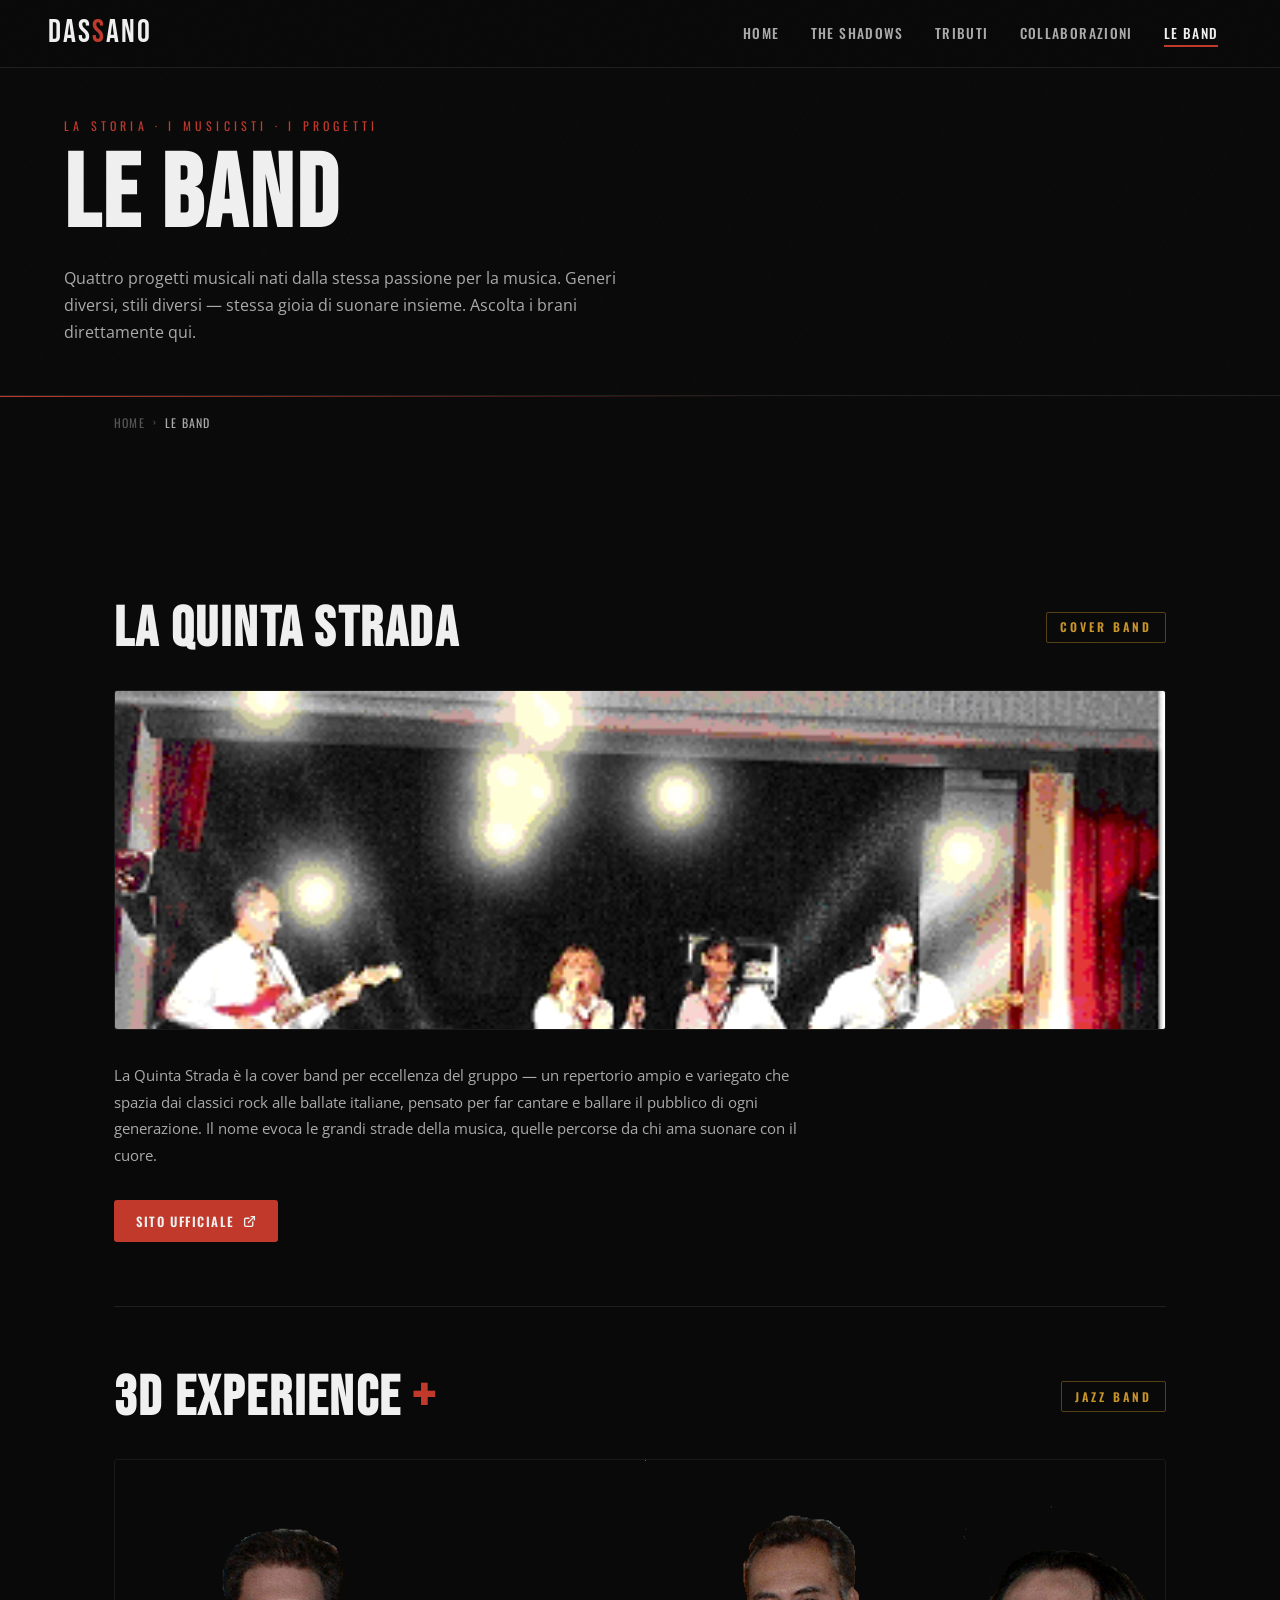
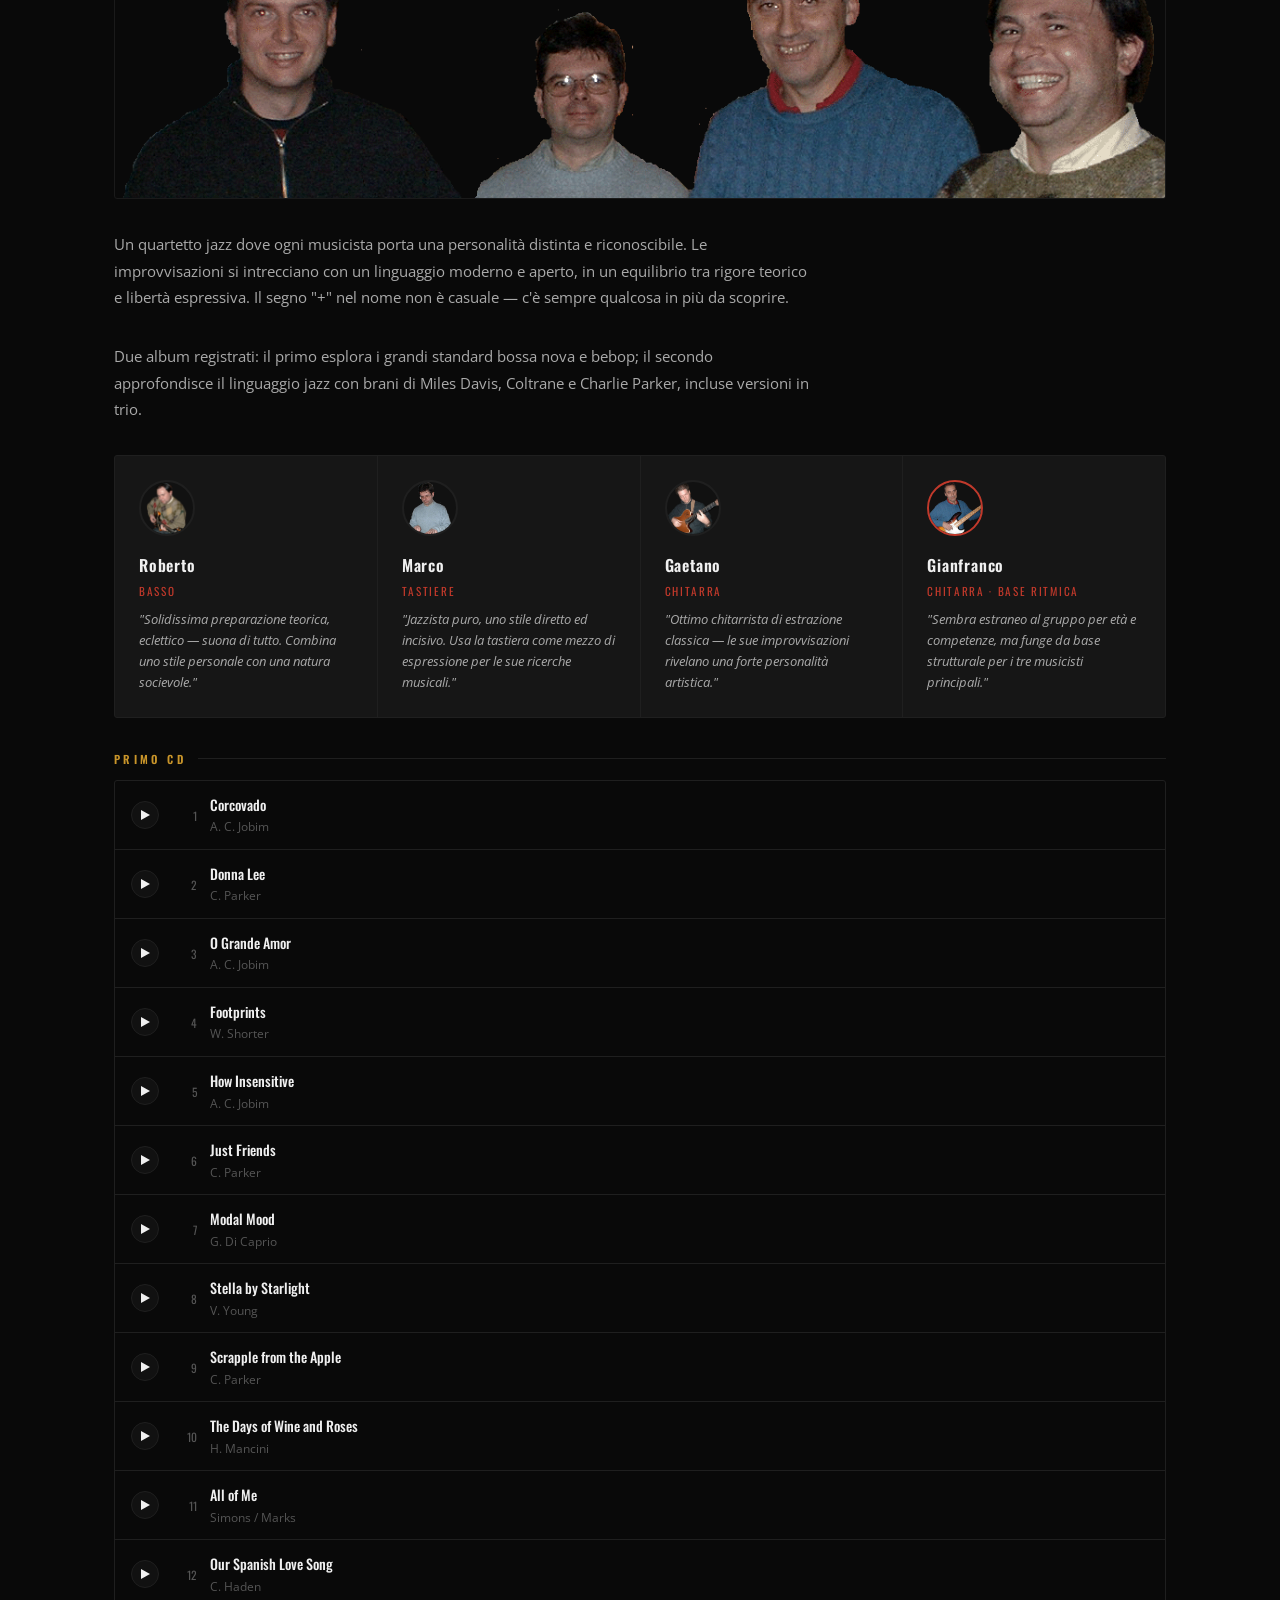
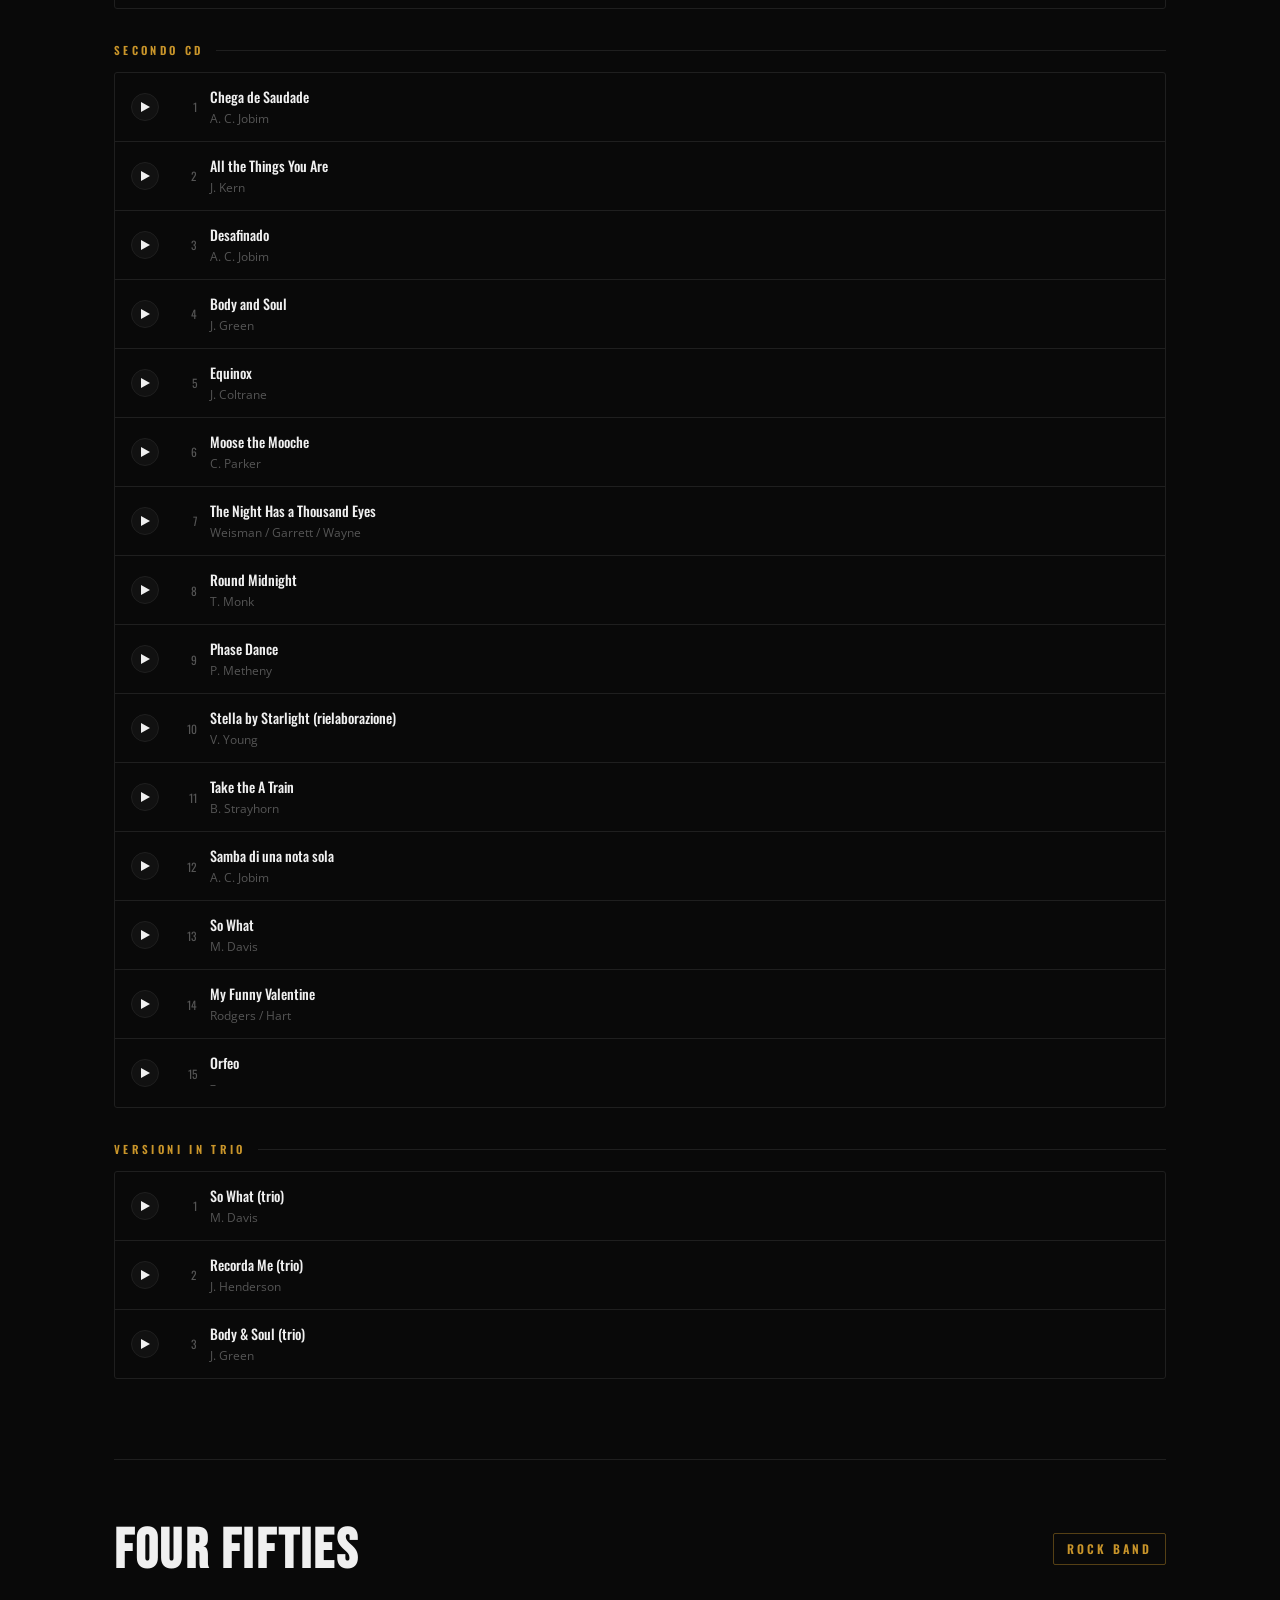
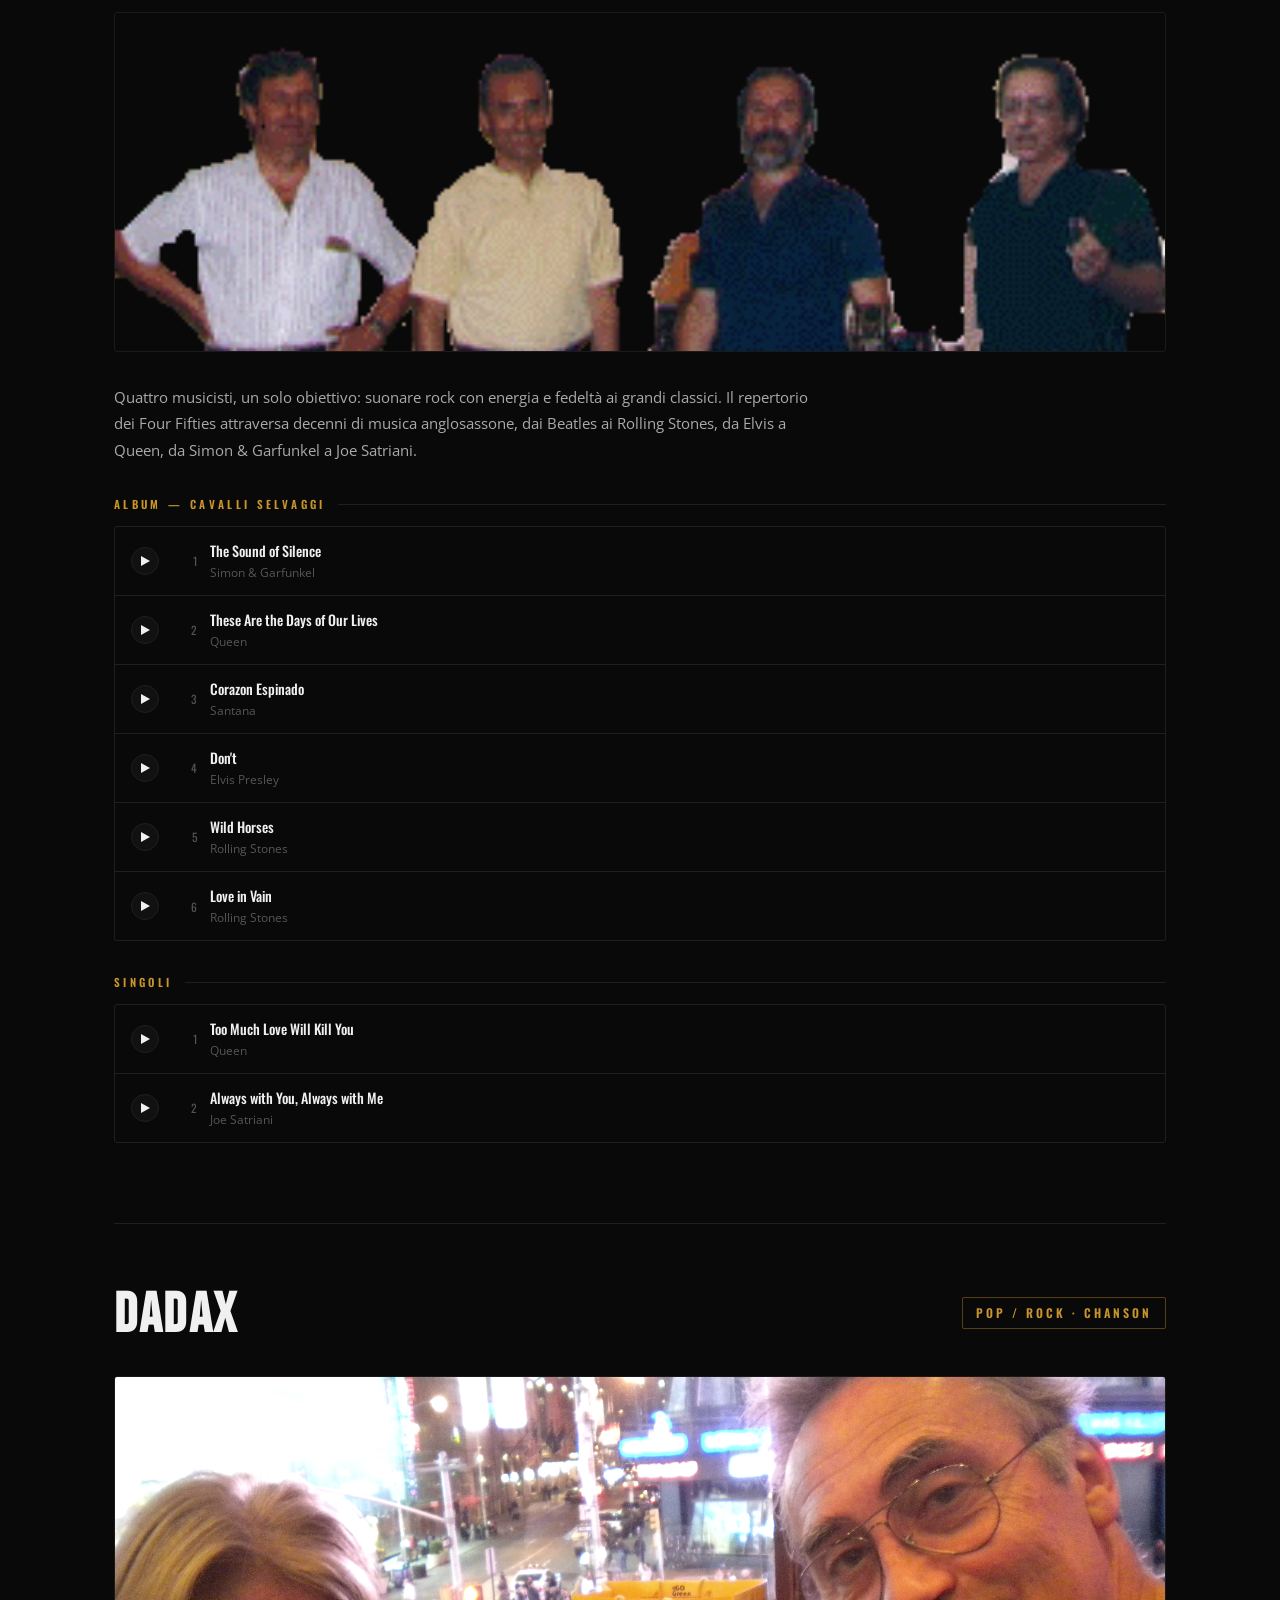
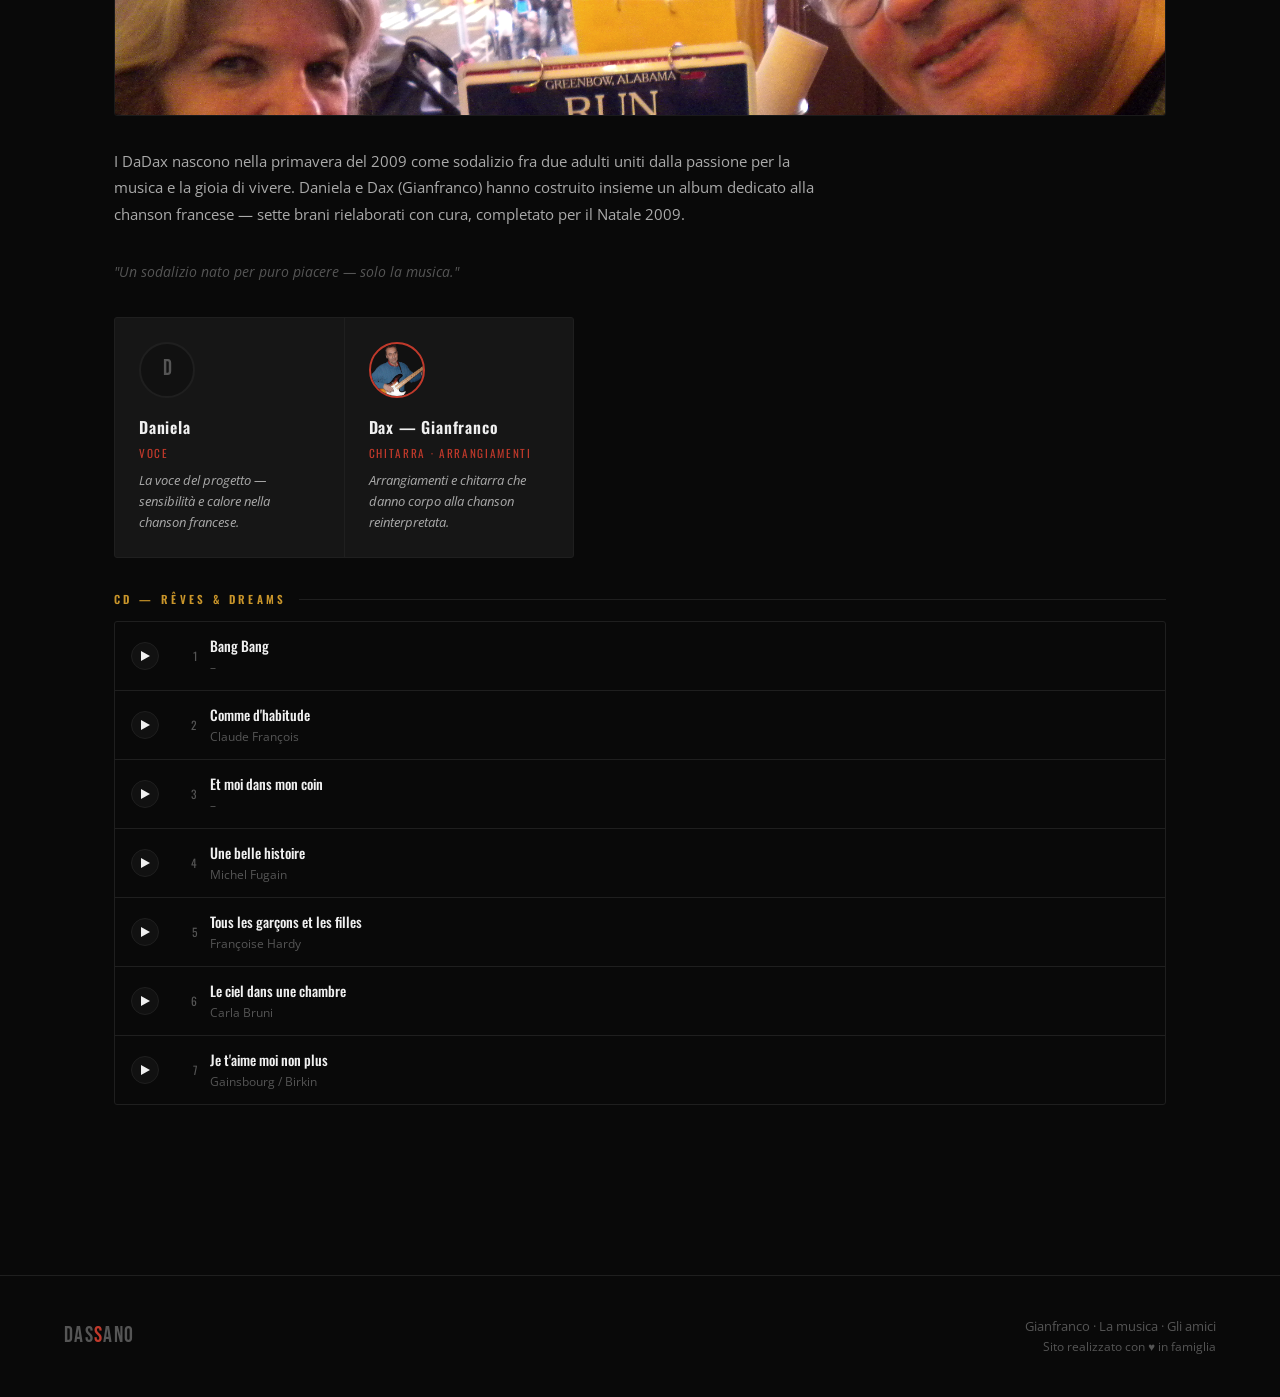
==== commit 2c5aa5d1: "update mp3" ====
--- a/bande.html
+++ b/bande.html
@@ -5,6 +5,7 @@
   <meta name="viewport" content="width=device-width, initial-scale=1.0" />
   <meta name="description" content="Le Band di Gianfranco — La Quinta Strada, 3D Experience+, Four Fifties, DaDax. Ascolta i brani originali." />
   <title>Le Band — Dassano</title>
+  <link rel="icon" type="image/svg+xml" href="favicon.svg" />
   <link rel="stylesheet" href="css/style.css" />
 </head>
 <body>
@@ -141,7 +142,7 @@
           <div class="tracklist-divider"></div>
         </div>
         <div class="tracklist">
-          <div class="track-item" data-src="https://www.dassano.it/music/corcovado.mp3">
+          <div class="track-item" data-src="music/corcovado.mp3">
             <div class="track-btn"><svg width="9" height="10" viewBox="0 0 9 10" fill="currentColor"><polygon points="0,0 9,5 0,10"/></svg></div>
             <span class="track-num">1</span>
             <div class="track-info">
@@ -150,7 +151,7 @@
               <div class="track-progress"><div class="track-progress-fill"></div></div>
             </div>
           </div>
-          <div class="track-item" data-src="https://www.dassano.it/music/donna%20lee.mp3">
+          <div class="track-item" data-src="music/donna%20lee.mp3">
             <div class="track-btn"><svg width="9" height="10" viewBox="0 0 9 10" fill="currentColor"><polygon points="0,0 9,5 0,10"/></svg></div>
             <span class="track-num">2</span>
             <div class="track-info">
@@ -159,7 +160,7 @@
               <div class="track-progress"><div class="track-progress-fill"></div></div>
             </div>
           </div>
-          <div class="track-item" data-src="https://www.dassano.it/music/grande%20amor.mp3">
+          <div class="track-item" data-src="music/grande%20amor.mp3">
             <div class="track-btn"><svg width="9" height="10" viewBox="0 0 9 10" fill="currentColor"><polygon points="0,0 9,5 0,10"/></svg></div>
             <span class="track-num">3</span>
             <div class="track-info">
@@ -168,7 +169,7 @@
               <div class="track-progress"><div class="track-progress-fill"></div></div>
             </div>
           </div>
-          <div class="track-item" data-src="https://www.dassano.it/music/footprints.mp3">
+          <div class="track-item" data-src="music/footprints.mp3">
             <div class="track-btn"><svg width="9" height="10" viewBox="0 0 9 10" fill="currentColor"><polygon points="0,0 9,5 0,10"/></svg></div>
             <span class="track-num">4</span>
             <div class="track-info">
@@ -177,7 +178,7 @@
               <div class="track-progress"><div class="track-progress-fill"></div></div>
             </div>
           </div>
-          <div class="track-item" data-src="https://www.dassano.it/music/how%20insensitive.mp3">
+          <div class="track-item" data-src="music/how%20insensitive.mp3">
             <div class="track-btn"><svg width="9" height="10" viewBox="0 0 9 10" fill="currentColor"><polygon points="0,0 9,5 0,10"/></svg></div>
             <span class="track-num">5</span>
             <div class="track-info">
@@ -186,7 +187,7 @@
               <div class="track-progress"><div class="track-progress-fill"></div></div>
             </div>
           </div>
-          <div class="track-item" data-src="https://www.dassano.it/music/just%20friends.mp3">
+          <div class="track-item" data-src="music/just%20friends.mp3">
             <div class="track-btn"><svg width="9" height="10" viewBox="0 0 9 10" fill="currentColor"><polygon points="0,0 9,5 0,10"/></svg></div>
             <span class="track-num">6</span>
             <div class="track-info">
@@ -195,7 +196,7 @@
               <div class="track-progress"><div class="track-progress-fill"></div></div>
             </div>
           </div>
-          <div class="track-item" data-src="https://www.dassano.it/music/modal%20mood.mp3">
+          <div class="track-item" data-src="music/modal%20mood.mp3">
             <div class="track-btn"><svg width="9" height="10" viewBox="0 0 9 10" fill="currentColor"><polygon points="0,0 9,5 0,10"/></svg></div>
             <span class="track-num">7</span>
             <div class="track-info">
@@ -204,7 +205,7 @@
               <div class="track-progress"><div class="track-progress-fill"></div></div>
             </div>
           </div>
-          <div class="track-item" data-src="https://www.dassano.it/music/stella%20by%20starlight.mp3">
+          <div class="track-item" data-src="music/stella%20by%20starlight.mp3">
             <div class="track-btn"><svg width="9" height="10" viewBox="0 0 9 10" fill="currentColor"><polygon points="0,0 9,5 0,10"/></svg></div>
             <span class="track-num">8</span>
             <div class="track-info">
@@ -213,7 +214,7 @@
               <div class="track-progress"><div class="track-progress-fill"></div></div>
             </div>
           </div>
-          <div class="track-item" data-src="https://www.dassano.it/music/scrapple.mp3">
+          <div class="track-item" data-src="music/scrapple.mp3">
             <div class="track-btn"><svg width="9" height="10" viewBox="0 0 9 10" fill="currentColor"><polygon points="0,0 9,5 0,10"/></svg></div>
             <span class="track-num">9</span>
             <div class="track-info">
@@ -222,7 +223,7 @@
               <div class="track-progress"><div class="track-progress-fill"></div></div>
             </div>
           </div>
-          <div class="track-item" data-src="https://www.dassano.it/music/the%20days%20of%20wine%20and%20roses.mp3">
+          <div class="track-item" data-src="music/the%20days%20of%20wine%20and%20roses.mp3">
             <div class="track-btn"><svg width="9" height="10" viewBox="0 0 9 10" fill="currentColor"><polygon points="0,0 9,5 0,10"/></svg></div>
             <span class="track-num">10</span>
             <div class="track-info">
@@ -231,7 +232,7 @@
               <div class="track-progress"><div class="track-progress-fill"></div></div>
             </div>
           </div>
-          <div class="track-item" data-src="https://www.dassano.it/music/all%20of%20me.mp3">
+          <div class="track-item" data-src="music/all%20of%20me.mp3">
             <div class="track-btn"><svg width="9" height="10" viewBox="0 0 9 10" fill="currentColor"><polygon points="0,0 9,5 0,10"/></svg></div>
             <span class="track-num">11</span>
             <div class="track-info">
@@ -240,7 +241,7 @@
               <div class="track-progress"><div class="track-progress-fill"></div></div>
             </div>
           </div>
-          <div class="track-item" data-src="https://www.dassano.it/music/our%20spanish%20love%20song.mp3">
+          <div class="track-item" data-src="music/our%20spanish%20love%20song.mp3">
             <div class="track-btn"><svg width="9" height="10" viewBox="0 0 9 10" fill="currentColor"><polygon points="0,0 9,5 0,10"/></svg></div>
             <span class="track-num">12</span>
             <div class="track-info">
@@ -257,7 +258,7 @@
           <div class="tracklist-divider"></div>
         </div>
         <div class="tracklist">
-          <div class="track-item" data-src="https://www.dassano.it/music1/chegadesaudade.mp3">
+          <div class="track-item" data-src="music1/chegadesaudade.mp3">
             <div class="track-btn"><svg width="9" height="10" viewBox="0 0 9 10" fill="currentColor"><polygon points="0,0 9,5 0,10"/></svg></div>
             <span class="track-num">1</span>
             <div class="track-info">
@@ -266,7 +267,7 @@
               <div class="track-progress"><div class="track-progress-fill"></div></div>
             </div>
           </div>
-          <div class="track-item" data-src="https://www.dassano.it/music1/allthethings.mp3">
+          <div class="track-item" data-src="music1/allthethings.mp3">
             <div class="track-btn"><svg width="9" height="10" viewBox="0 0 9 10" fill="currentColor"><polygon points="0,0 9,5 0,10"/></svg></div>
             <span class="track-num">2</span>
             <div class="track-info">
@@ -275,7 +276,7 @@
               <div class="track-progress"><div class="track-progress-fill"></div></div>
             </div>
           </div>
-          <div class="track-item" data-src="https://www.dassano.it/music1/desafinado.mp3">
+          <div class="track-item" data-src="music1/desafinado.mp3">
             <div class="track-btn"><svg width="9" height="10" viewBox="0 0 9 10" fill="currentColor"><polygon points="0,0 9,5 0,10"/></svg></div>
             <span class="track-num">3</span>
             <div class="track-info">
@@ -284,7 +285,7 @@
               <div class="track-progress"><div class="track-progress-fill"></div></div>
             </div>
           </div>
-          <div class="track-item" data-src="https://www.dassano.it/music1/bodyandsoul.mp3">
+          <div class="track-item" data-src="music1/bodyandsoul.mp3">
             <div class="track-btn"><svg width="9" height="10" viewBox="0 0 9 10" fill="currentColor"><polygon points="0,0 9,5 0,10"/></svg></div>
             <span class="track-num">4</span>
             <div class="track-info">
@@ -293,7 +294,7 @@
               <div class="track-progress"><div class="track-progress-fill"></div></div>
             </div>
           </div>
-          <div class="track-item" data-src="https://www.dassano.it/music1/equinox.mp3">
+          <div class="track-item" data-src="music1/equinox.mp3">
             <div class="track-btn"><svg width="9" height="10" viewBox="0 0 9 10" fill="currentColor"><polygon points="0,0 9,5 0,10"/></svg></div>
             <span class="track-num">5</span>
             <div class="track-info">
@@ -302,7 +303,7 @@
               <div class="track-progress"><div class="track-progress-fill"></div></div>
             </div>
           </div>
-          <div class="track-item" data-src="https://www.dassano.it/music1/moosathemouche.mp3">
+          <div class="track-item" data-src="music1/moosathemouche.mp3">
             <div class="track-btn"><svg width="9" height="10" viewBox="0 0 9 10" fill="currentColor"><polygon points="0,0 9,5 0,10"/></svg></div>
             <span class="track-num">6</span>
             <div class="track-info">
@@ -311,7 +312,7 @@
               <div class="track-progress"><div class="track-progress-fill"></div></div>
             </div>
           </div>
-          <div class="track-item" data-src="https://www.dassano.it/music1/thenight.mp3">
+          <div class="track-item" data-src="music1/thenight.mp3">
             <div class="track-btn"><svg width="9" height="10" viewBox="0 0 9 10" fill="currentColor"><polygon points="0,0 9,5 0,10"/></svg></div>
             <span class="track-num">7</span>
             <div class="track-info">
@@ -320,7 +321,7 @@
               <div class="track-progress"><div class="track-progress-fill"></div></div>
             </div>
           </div>
-          <div class="track-item" data-src="https://www.dassano.it/music1/roundmidnight.mp3">
+          <div class="track-item" data-src="music1/roundmidnight.mp3">
             <div class="track-btn"><svg width="9" height="10" viewBox="0 0 9 10" fill="currentColor"><polygon points="0,0 9,5 0,10"/></svg></div>
             <span class="track-num">8</span>
             <div class="track-info">
@@ -329,7 +330,7 @@
               <div class="track-progress"><div class="track-progress-fill"></div></div>
             </div>
           </div>
-          <div class="track-item" data-src="https://www.dassano.it/music1/phace.mp3">
+          <div class="track-item" data-src="music1/phace.mp3">
             <div class="track-btn"><svg width="9" height="10" viewBox="0 0 9 10" fill="currentColor"><polygon points="0,0 9,5 0,10"/></svg></div>
             <span class="track-num">9</span>
             <div class="track-info">
@@ -338,7 +339,7 @@
               <div class="track-progress"><div class="track-progress-fill"></div></div>
             </div>
           </div>
-          <div class="track-item" data-src="https://www.dassano.it/music1/stella4.mp3">
+          <div class="track-item" data-src="music1/stella4.mp3">
             <div class="track-btn"><svg width="9" height="10" viewBox="0 0 9 10" fill="currentColor"><polygon points="0,0 9,5 0,10"/></svg></div>
             <span class="track-num">10</span>
             <div class="track-info">
@@ -347,7 +348,7 @@
               <div class="track-progress"><div class="track-progress-fill"></div></div>
             </div>
           </div>
-          <div class="track-item" data-src="https://www.dassano.it/music1/takethe.mp3">
+          <div class="track-item" data-src="music1/takethe.mp3">
             <div class="track-btn"><svg width="9" height="10" viewBox="0 0 9 10" fill="currentColor"><polygon points="0,0 9,5 0,10"/></svg></div>
             <span class="track-num">11</span>
             <div class="track-info">
@@ -356,7 +357,7 @@
               <div class="track-progress"><div class="track-progress-fill"></div></div>
             </div>
           </div>
-          <div class="track-item" data-src="https://www.dassano.it/music1/unanota.mp3">
+          <div class="track-item" data-src="music1/unanota.mp3">
             <div class="track-btn"><svg width="9" height="10" viewBox="0 0 9 10" fill="currentColor"><polygon points="0,0 9,5 0,10"/></svg></div>
             <span class="track-num">12</span>
             <div class="track-info">
@@ -365,7 +366,7 @@
               <div class="track-progress"><div class="track-progress-fill"></div></div>
             </div>
           </div>
-          <div class="track-item" data-src="https://www.dassano.it/music1/So%20what.mp3">
+          <div class="track-item" data-src="music1/So%20what.mp3">
             <div class="track-btn"><svg width="9" height="10" viewBox="0 0 9 10" fill="currentColor"><polygon points="0,0 9,5 0,10"/></svg></div>
             <span class="track-num">13</span>
             <div class="track-info">
@@ -374,7 +375,7 @@
               <div class="track-progress"><div class="track-progress-fill"></div></div>
             </div>
           </div>
-          <div class="track-item" data-src="https://www.dassano.it/music1/valentine.mp3">
+          <div class="track-item" data-src="music1/valentine.mp3">
             <div class="track-btn"><svg width="9" height="10" viewBox="0 0 9 10" fill="currentColor"><polygon points="0,0 9,5 0,10"/></svg></div>
             <span class="track-num">14</span>
             <div class="track-info">
@@ -383,7 +384,7 @@
               <div class="track-progress"><div class="track-progress-fill"></div></div>
             </div>
           </div>
-          <div class="track-item" data-src="https://www.dassano.it/music1/orfeo.mp3">
+          <div class="track-item" data-src="music1/orfeo.mp3">
             <div class="track-btn"><svg width="9" height="10" viewBox="0 0 9 10" fill="currentColor"><polygon points="0,0 9,5 0,10"/></svg></div>
             <span class="track-num">15</span>
             <div class="track-info">
@@ -400,7 +401,7 @@
           <div class="tracklist-divider"></div>
         </div>
         <div class="tracklist">
-          <div class="track-item" data-src="https://www.dassano.it/music1/sowhat_trio.mp3">
+          <div class="track-item" data-src="music1/sowhat_trio.mp3">
             <div class="track-btn"><svg width="9" height="10" viewBox="0 0 9 10" fill="currentColor"><polygon points="0,0 9,5 0,10"/></svg></div>
             <span class="track-num">1</span>
             <div class="track-info">
@@ -409,7 +410,7 @@
               <div class="track-progress"><div class="track-progress-fill"></div></div>
             </div>
           </div>
-          <div class="track-item" data-src="https://www.dassano.it/music1/recordame_trio.mp3">
+          <div class="track-item" data-src="music1/recordame_trio.mp3">
             <div class="track-btn"><svg width="9" height="10" viewBox="0 0 9 10" fill="currentColor"><polygon points="0,0 9,5 0,10"/></svg></div>
             <span class="track-num">2</span>
             <div class="track-info">
@@ -418,7 +419,7 @@
               <div class="track-progress"><div class="track-progress-fill"></div></div>
             </div>
           </div>
-          <div class="track-item" data-src="https://www.dassano.it/music1/bodyandsoul_trio.mp3">
+          <div class="track-item" data-src="music1/bodyandsoul_trio.mp3">
             <div class="track-btn"><svg width="9" height="10" viewBox="0 0 9 10" fill="currentColor"><polygon points="0,0 9,5 0,10"/></svg></div>
             <span class="track-num">3</span>
             <div class="track-info">
@@ -453,7 +454,7 @@
           <div class="tracklist-divider"></div>
         </div>
         <div class="tracklist">
-          <div class="track-item" data-src="https://www.dassano.it/music2/thesound.mp3">
+          <div class="track-item" data-src="music2/thesound.mp3">
             <div class="track-btn"><svg width="9" height="10" viewBox="0 0 9 10" fill="currentColor"><polygon points="0,0 9,5 0,10"/></svg></div>
             <span class="track-num">1</span>
             <div class="track-info">
@@ -462,7 +463,7 @@
               <div class="track-progress"><div class="track-progress-fill"></div></div>
             </div>
           </div>
-          <div class="track-item" data-src="https://www.dassano.it/music2/these.mp3">
+          <div class="track-item" data-src="music2/these.mp3">
             <div class="track-btn"><svg width="9" height="10" viewBox="0 0 9 10" fill="currentColor"><polygon points="0,0 9,5 0,10"/></svg></div>
             <span class="track-num">2</span>
             <div class="track-info">
@@ -471,7 +472,7 @@
               <div class="track-progress"><div class="track-progress-fill"></div></div>
             </div>
           </div>
-          <div class="track-item" data-src="https://www.dassano.it/music2/corazon.mp3">
+          <div class="track-item" data-src="music2/corazon.mp3">
             <div class="track-btn"><svg width="9" height="10" viewBox="0 0 9 10" fill="currentColor"><polygon points="0,0 9,5 0,10"/></svg></div>
             <span class="track-num">3</span>
             <div class="track-info">
@@ -480,7 +481,7 @@
               <div class="track-progress"><div class="track-progress-fill"></div></div>
             </div>
           </div>
-          <div class="track-item" data-src="https://www.dassano.it/music2/dont.mp3">
+          <div class="track-item" data-src="music2/dont.mp3">
             <div class="track-btn"><svg width="9" height="10" viewBox="0 0 9 10" fill="currentColor"><polygon points="0,0 9,5 0,10"/></svg></div>
             <span class="track-num">4</span>
             <div class="track-info">
@@ -489,7 +490,7 @@
               <div class="track-progress"><div class="track-progress-fill"></div></div>
             </div>
           </div>
-          <div class="track-item" data-src="https://www.dassano.it/music2/wildhorses.mp3">
+          <div class="track-item" data-src="music2/wildhorses.mp3">
             <div class="track-btn"><svg width="9" height="10" viewBox="0 0 9 10" fill="currentColor"><polygon points="0,0 9,5 0,10"/></svg></div>
             <span class="track-num">5</span>
             <div class="track-info">
@@ -498,7 +499,7 @@
               <div class="track-progress"><div class="track-progress-fill"></div></div>
             </div>
           </div>
-          <div class="track-item" data-src="https://www.dassano.it/music2/loveinvain.mp3">
+          <div class="track-item" data-src="music2/loveinvain.mp3">
             <div class="track-btn"><svg width="9" height="10" viewBox="0 0 9 10" fill="currentColor"><polygon points="0,0 9,5 0,10"/></svg></div>
             <span class="track-num">6</span>
             <div class="track-info">
@@ -515,7 +516,7 @@
           <div class="tracklist-divider"></div>
         </div>
         <div class="tracklist">
-          <div class="track-item" data-src="https://www.dassano.it/music2/toomuchlove.mp3">
+          <div class="track-item" data-src="music2/toomuchlove.mp3">
             <div class="track-btn"><svg width="9" height="10" viewBox="0 0 9 10" fill="currentColor"><polygon points="0,0 9,5 0,10"/></svg></div>
             <span class="track-num">1</span>
             <div class="track-info">
@@ -524,54 +525,9 @@
               <div class="track-progress"><div class="track-progress-fill"></div></div>
             </div>
           </div>
-          <div class="track-item" data-src="https://www.dassano.it/music/anyway.mp3">
+          <div class="track-item" data-src="music2/always1.mp3">
             <div class="track-btn"><svg width="9" height="10" viewBox="0 0 9 10" fill="currentColor"><polygon points="0,0 9,5 0,10"/></svg></div>
             <span class="track-num">2</span>
-            <div class="track-info">
-              <div class="track-title">Anyway You Want Me</div>
-              <div class="track-artist">Elvis Presley</div>
-              <div class="track-progress"><div class="track-progress-fill"></div></div>
-            </div>
-          </div>
-          <div class="track-item" data-src="https://www.dassano.it/music/loveme.mp3">
-            <div class="track-btn"><svg width="9" height="10" viewBox="0 0 9 10" fill="currentColor"><polygon points="0,0 9,5 0,10"/></svg></div>
-            <span class="track-num">3</span>
-            <div class="track-info">
-              <div class="track-title">Love Me</div>
-              <div class="track-artist">Elvis Presley</div>
-              <div class="track-progress"><div class="track-progress-fill"></div></div>
-            </div>
-          </div>
-          <div class="track-item" data-src="https://www.dassano.it/music/crying.mp3">
-            <div class="track-btn"><svg width="9" height="10" viewBox="0 0 9 10" fill="currentColor"><polygon points="0,0 9,5 0,10"/></svg></div>
-            <span class="track-num">4</span>
-            <div class="track-info">
-              <div class="track-title">Crying in the Chapel</div>
-              <div class="track-artist">Elvis Presley</div>
-              <div class="track-progress"><div class="track-progress-fill"></div></div>
-            </div>
-          </div>
-          <div class="track-item" data-src="https://www.dassano.it/music/pretender.mp3">
-            <div class="track-btn"><svg width="9" height="10" viewBox="0 0 9 10" fill="currentColor"><polygon points="0,0 9,5 0,10"/></svg></div>
-            <span class="track-num">5</span>
-            <div class="track-info">
-              <div class="track-title">The Great Pretender</div>
-              <div class="track-artist">Queen</div>
-              <div class="track-progress"><div class="track-progress-fill"></div></div>
-            </div>
-          </div>
-          <div class="track-item" data-src="https://www.dassano.it/music/diamante.mp3">
-            <div class="track-btn"><svg width="9" height="10" viewBox="0 0 9 10" fill="currentColor"><polygon points="0,0 9,5 0,10"/></svg></div>
-            <span class="track-num">6</span>
-            <div class="track-info">
-              <div class="track-title">Diamante</div>
-              <div class="track-artist">Zucchero Fornaciari</div>
-              <div class="track-progress"><div class="track-progress-fill"></div></div>
-            </div>
-          </div>
-          <div class="track-item" data-src="https://www.dassano.it/music2/always1.mp3">
-            <div class="track-btn"><svg width="9" height="10" viewBox="0 0 9 10" fill="currentColor"><polygon points="0,0 9,5 0,10"/></svg></div>
-            <span class="track-num">7</span>
             <div class="track-info">
               <div class="track-title">Always with You, Always with Me</div>
               <div class="track-artist">Joe Satriani</div>
@@ -624,7 +580,7 @@
           <div class="tracklist-divider"></div>
         </div>
         <div class="tracklist">
-          <div class="track-item" data-src="https://www.dassano.it/music4/bang.mp3">
+          <div class="track-item" data-src="music4/bang.mp3">
             <div class="track-btn"><svg width="9" height="10" viewBox="0 0 9 10" fill="currentColor"><polygon points="0,0 9,5 0,10"/></svg></div>
             <span class="track-num">1</span>
             <div class="track-info">
@@ -633,7 +589,7 @@
               <div class="track-progress"><div class="track-progress-fill"></div></div>
             </div>
           </div>
-          <div class="track-item" data-src="https://www.dassano.it/music4/comme.mp3">
+          <div class="track-item" data-src="music4/comme.mp3">
             <div class="track-btn"><svg width="9" height="10" viewBox="0 0 9 10" fill="currentColor"><polygon points="0,0 9,5 0,10"/></svg></div>
             <span class="track-num">2</span>
             <div class="track-info">
@@ -642,7 +598,7 @@
               <div class="track-progress"><div class="track-progress-fill"></div></div>
             </div>
           </div>
-          <div class="track-item" data-src="https://www.dassano.it/music4/et%20moi.mp3">
+          <div class="track-item" data-src="music4/et%20moi.mp3">
             <div class="track-btn"><svg width="9" height="10" viewBox="0 0 9 10" fill="currentColor"><polygon points="0,0 9,5 0,10"/></svg></div>
             <span class="track-num">3</span>
             <div class="track-info">
@@ -651,7 +607,7 @@
               <div class="track-progress"><div class="track-progress-fill"></div></div>
             </div>
           </div>
-          <div class="track-item" data-src="https://www.dassano.it/music4/une%20belle%20histoire.mp3">
+          <div class="track-item" data-src="music4/une%20belle%20histoire.mp3">
             <div class="track-btn"><svg width="9" height="10" viewBox="0 0 9 10" fill="currentColor"><polygon points="0,0 9,5 0,10"/></svg></div>
             <span class="track-num">4</span>
             <div class="track-info">
@@ -660,7 +616,7 @@
               <div class="track-progress"><div class="track-progress-fill"></div></div>
             </div>
           </div>
-          <div class="track-item" data-src="https://www.dassano.it/music4/tous.mp3">
+          <div class="track-item" data-src="music4/tous.mp3">
             <div class="track-btn"><svg width="9" height="10" viewBox="0 0 9 10" fill="currentColor"><polygon points="0,0 9,5 0,10"/></svg></div>
             <span class="track-num">5</span>
             <div class="track-info">
@@ -669,7 +625,7 @@
               <div class="track-progress"><div class="track-progress-fill"></div></div>
             </div>
           </div>
-          <div class="track-item" data-src="https://www.dassano.it/music4/le%20ciel.mp3">
+          <div class="track-item" data-src="music4/le%20ciel.mp3">
             <div class="track-btn"><svg width="9" height="10" viewBox="0 0 9 10" fill="currentColor"><polygon points="0,0 9,5 0,10"/></svg></div>
             <span class="track-num">6</span>
             <div class="track-info">
@@ -678,7 +634,7 @@
               <div class="track-progress"><div class="track-progress-fill"></div></div>
             </div>
           </div>
-          <div class="track-item" data-src="https://www.dassano.it/music4/je%20t'aime.mp3">
+          <div class="track-item" data-src="music4/je%20t'aime.mp3">
             <div class="track-btn"><svg width="9" height="10" viewBox="0 0 9 10" fill="currentColor"><polygon points="0,0 9,5 0,10"/></svg></div>
             <span class="track-num">7</span>
             <div class="track-info">
@@ -712,28 +668,34 @@
       document.querySelectorAll('.track-item').forEach(item => {
         item.addEventListener('click', () => {
           const src = item.dataset.src;
-          const fill = item.querySelector('.track-progress-fill');
-
-          if (currentItem && currentItem !== item) {
+
+          // Stessa traccia → toggle play/pause
+          if (currentItem === item) {
+            if (player.paused) {
+              player.play().catch(() => {});
+              item.classList.add('playing');
+              item.querySelector('.track-btn svg polygon').setAttribute('points', '4,3 4,7 8,5');
+            } else {
+              player.pause();
+              item.classList.remove('playing');
+              item.querySelector('.track-btn svg polygon').setAttribute('points', '0,0 9,5 0,10');
+            }
+            return;
+          }
+
+          // Traccia diversa → ferma quella corrente e avvia la nuova
+          if (currentItem) {
             currentItem.classList.remove('playing');
             currentItem.querySelector('.track-btn svg polygon').setAttribute('points', '0,0 9,5 0,10');
-            if (currentItem.querySelector('.track-progress-fill')) {
-              currentItem.querySelector('.track-progress-fill').style.width = '0%';
-            }
+            const prevFill = currentItem.querySelector('.track-progress-fill');
+            if (prevFill) prevFill.style.width = '0%';
           }
 
-          if (player.src.endsWith(encodeURIComponent(src.split('/').pop())) && !player.paused) {
-            player.pause();
-            item.classList.remove('playing');
-            item.querySelector('.track-btn svg polygon').setAttribute('points', '0,0 9,5 0,10');
-            currentItem = null;
-          } else {
-            player.src = src;
-            player.play().catch(() => {});
-            item.classList.add('playing');
-            item.querySelector('.track-btn svg polygon').setAttribute('points', '4,3 4,7 8,5');
-            currentItem = item;
-          }
+          player.src = src;
+          player.play().catch(() => {});
+          item.classList.add('playing');
+          item.querySelector('.track-btn svg polygon').setAttribute('points', '4,3 4,7 8,5');
+          currentItem = item;
         });
       });
 
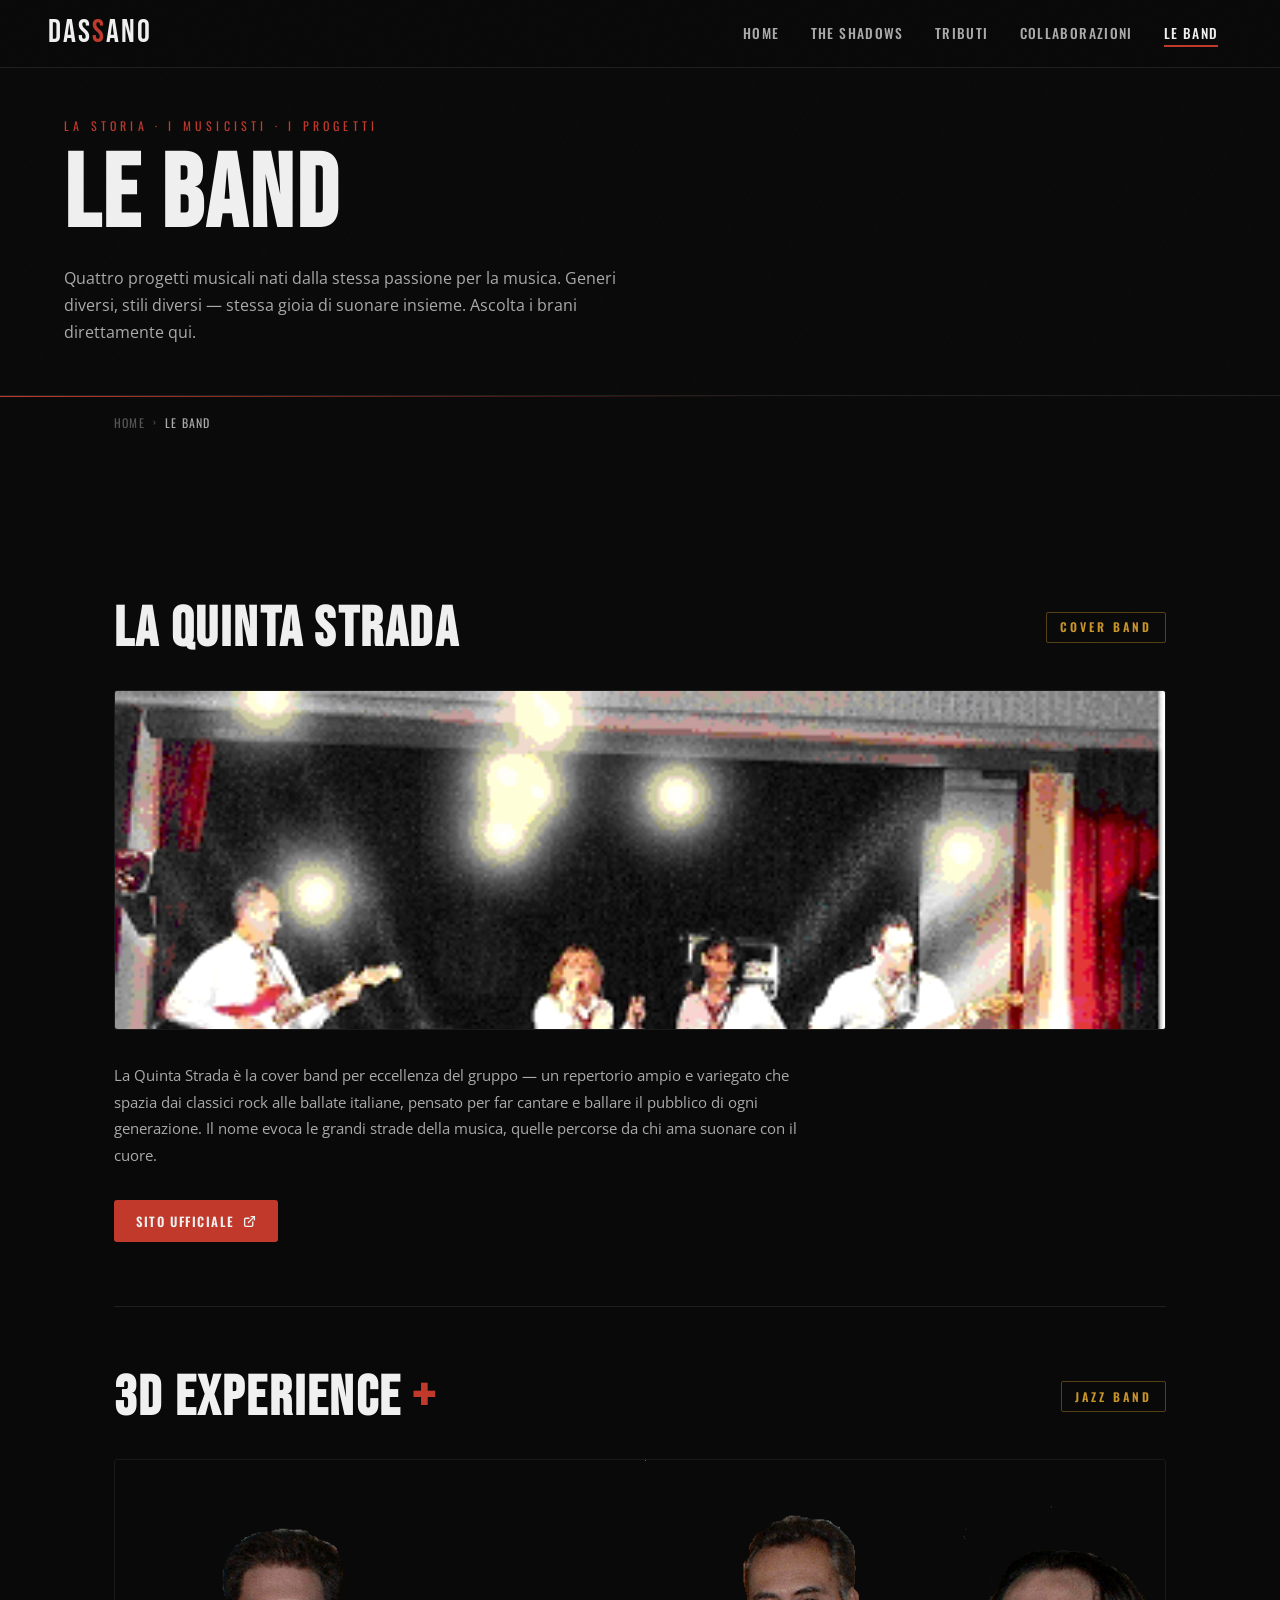
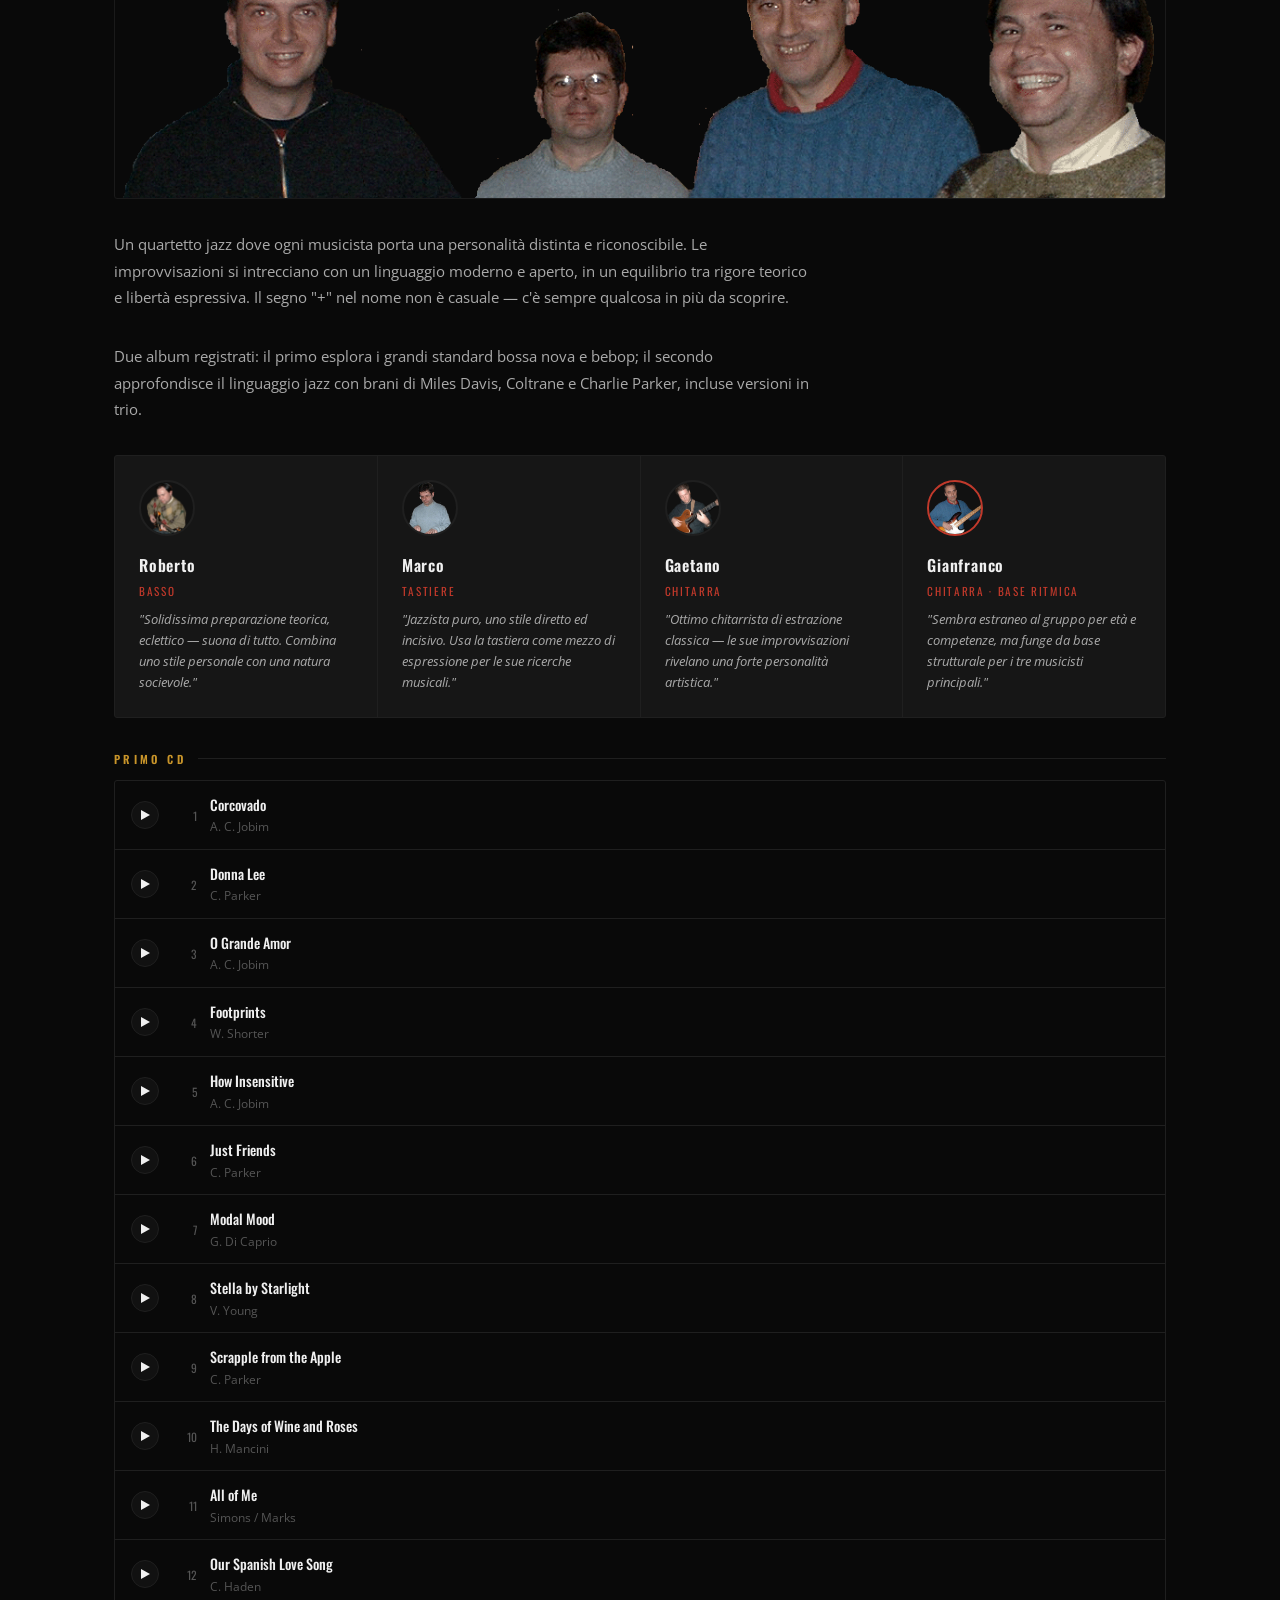
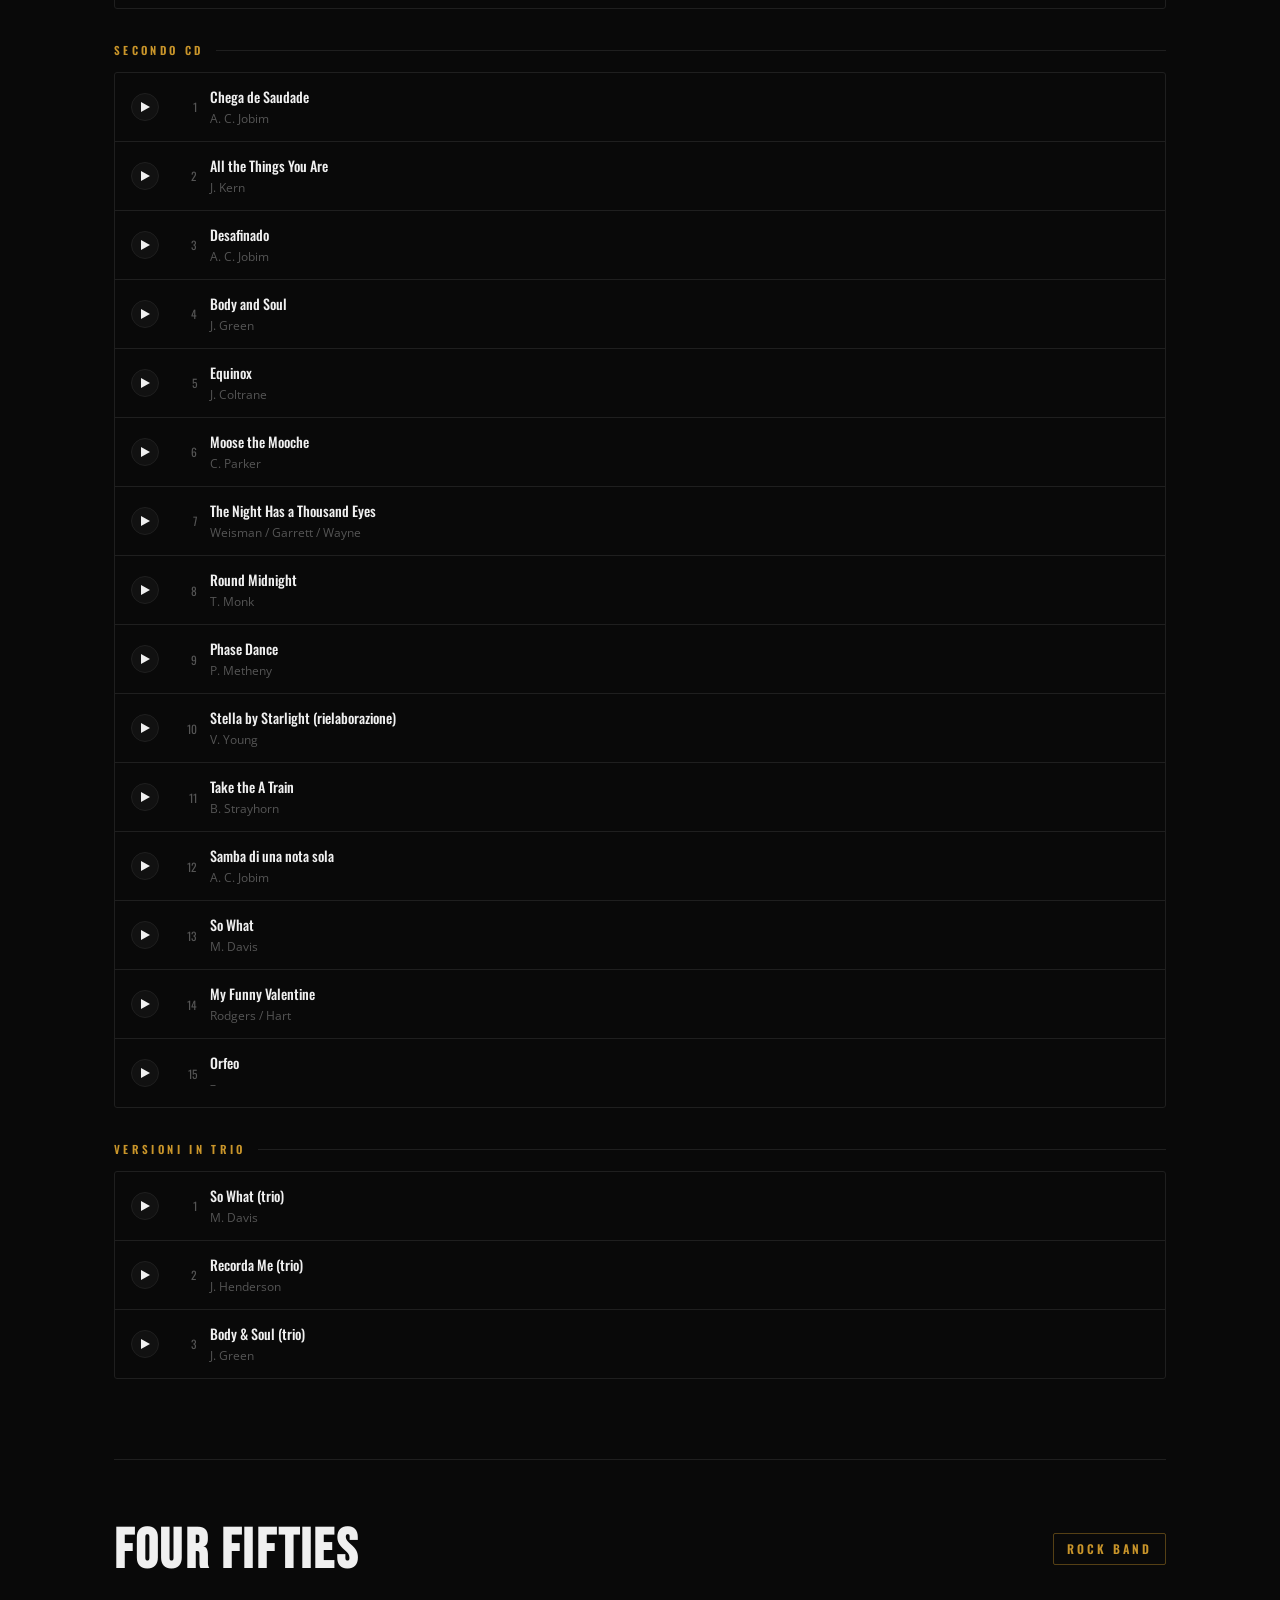
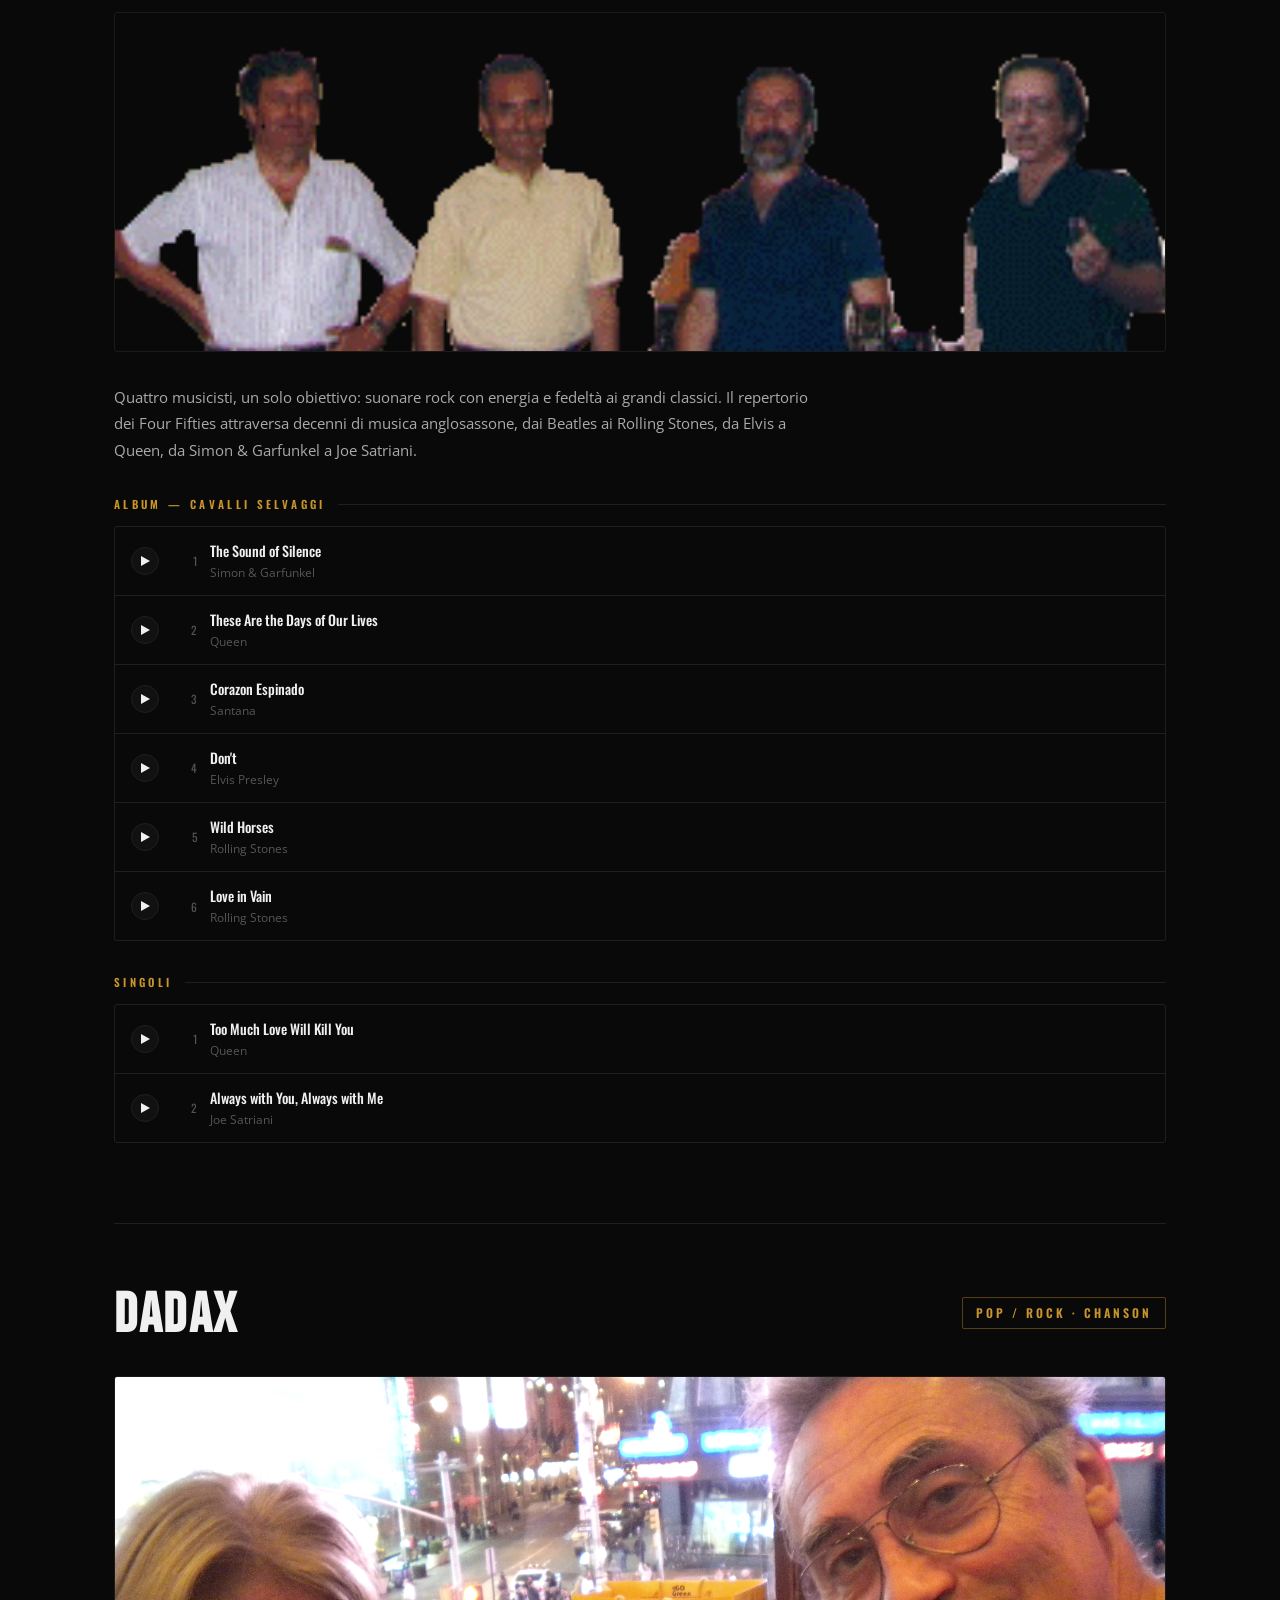
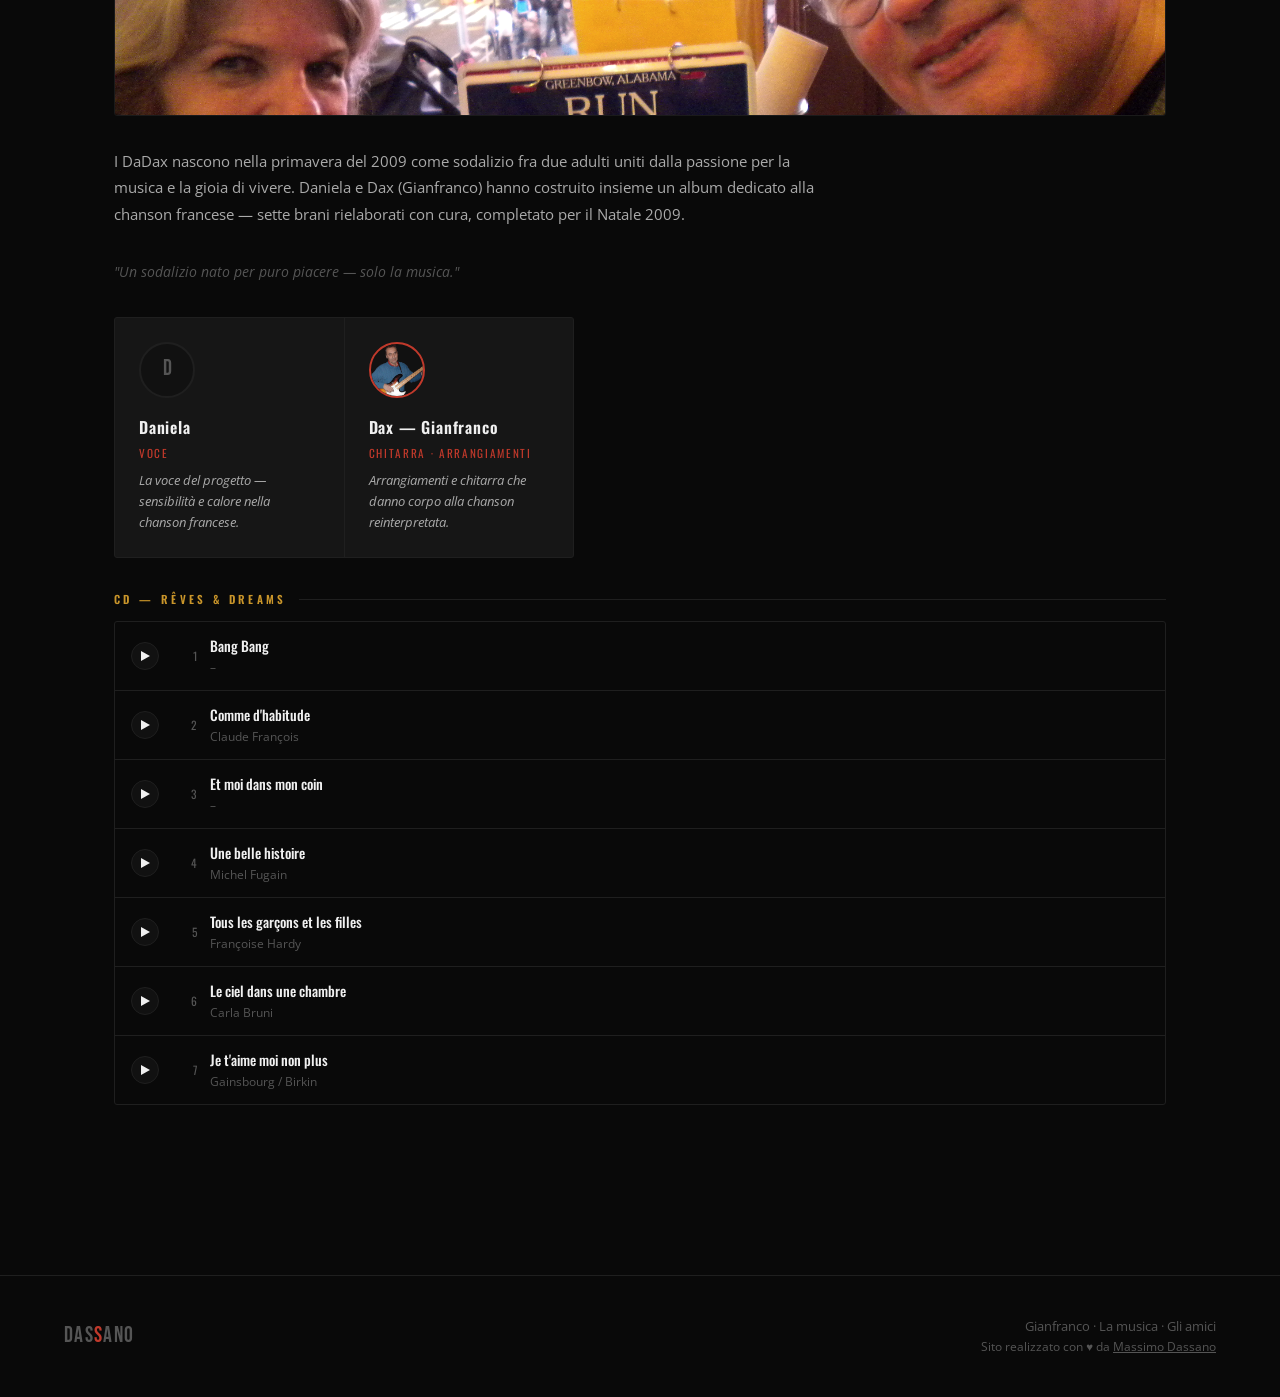
==== commit 4091fd17: "Add Massimo Dassano credit link in footer Co-Authored-By: Claude Sonnet 4.6 <noreply@anthropic.com>" ====
--- a/bande.html
+++ b/bande.html
@@ -3,10 +3,53 @@
 <head>
   <meta charset="UTF-8" />
   <meta name="viewport" content="width=device-width, initial-scale=1.0" />
-  <meta name="description" content="Le Band di Gianfranco — La Quinta Strada, 3D Experience+, Four Fifties, DaDax. Ascolta i brani originali." />
-  <title>Le Band — Dassano</title>
+  <meta name="description" content="Ascolta i brani delle band di Gianfranco: La Quinta Strada, 3D Experience+, Four Fifties e DaDax. Jazz, rock e chanson francese in quattro progetti unici." />
+  <title>Le Band — La Quinta Strada, Four Fifties e DaDax | Dassano</title>
+  <link rel="canonical" href="https://www.dassano.it/bande.html" />
+  <meta property="og:type" content="website" />
+  <meta property="og:url" content="https://www.dassano.it/bande.html" />
+  <meta property="og:title" content="Le Band — La Quinta Strada, Four Fifties e DaDax | Dassano" />
+  <meta property="og:description" content="Ascolta i brani delle band di Gianfranco: La Quinta Strada, 3D Experience+, Four Fifties e DaDax. Jazz, rock e chanson francese in quattro progetti unici." />
+  <meta property="og:image" content="https://www.dassano.it/images/storia.jpg" />
+  <meta property="og:locale" content="it_IT" />
+  <meta name="twitter:card" content="summary_large_image" />
+  <meta name="twitter:title" content="Le Band — La Quinta Strada, Four Fifties e DaDax | Dassano" />
+  <meta name="twitter:description" content="Ascolta i brani delle band di Gianfranco: La Quinta Strada, 3D Experience+, Four Fifties e DaDax. Jazz, rock e chanson francese in quattro progetti unici." />
+  <meta name="twitter:image" content="https://www.dassano.it/images/storia.jpg" />
   <link rel="icon" type="image/svg+xml" href="favicon.svg" />
   <link rel="stylesheet" href="css/style.css" />
+  <script type="application/ld+json">
+  {
+    "@context": "https://schema.org",
+    "@graph": [
+      {
+        "@type": "MusicGroup",
+        "name": "La Quinta Strada",
+        "url": "http://www.laquintastrada.it",
+        "genre": "Cover Band",
+        "member": { "@type": "Person", "name": "Gianfranco Dassano" }
+      },
+      {
+        "@type": "MusicGroup",
+        "name": "3D Experience+",
+        "genre": "Jazz",
+        "member": { "@type": "Person", "name": "Gianfranco Dassano" }
+      },
+      {
+        "@type": "MusicGroup",
+        "name": "Four Fifties",
+        "genre": "Rock",
+        "member": { "@type": "Person", "name": "Gianfranco Dassano" }
+      },
+      {
+        "@type": "MusicGroup",
+        "name": "DaDax",
+        "genre": "Pop/Rock, Chanson",
+        "member": { "@type": "Person", "name": "Gianfranco Dassano" }
+      }
+    ]
+  }
+  </script>
 </head>
 <body>
 
@@ -654,7 +697,7 @@
     <div class="footer-logo">Das<span>s</span>ano</div>
     <p class="footer-text">
       Gianfranco &middot; La musica &middot; Gli amici<br>
-      <span style="font-size:0.72rem;">Sito realizzato con &hearts; in famiglia</span>
+      <span style="font-size:0.72rem;">Sito realizzato con &hearts; da <a href="https://www.massimodassano.it" target="_blank" rel="noopener noreferrer" style="color:inherit;text-decoration:underline;">Massimo Dassano</a></span>
     </p>
   </footer>
 
